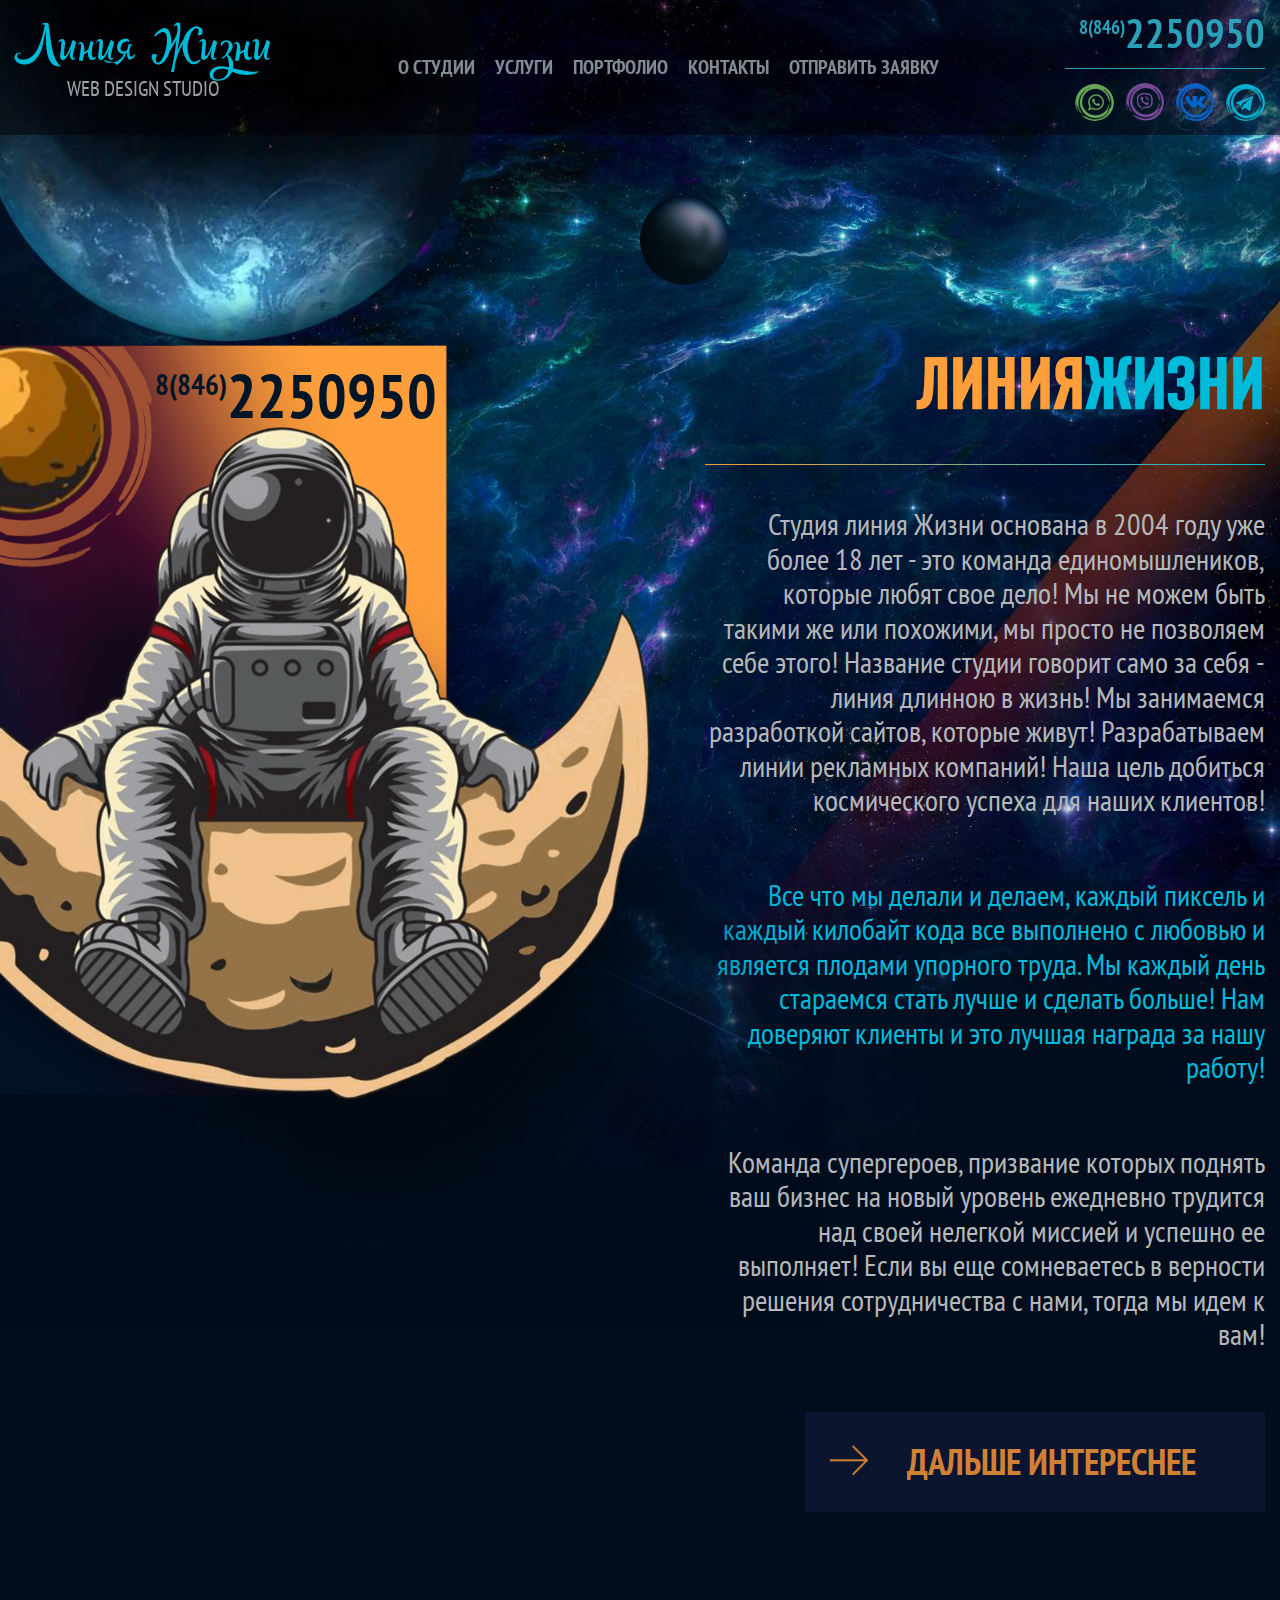
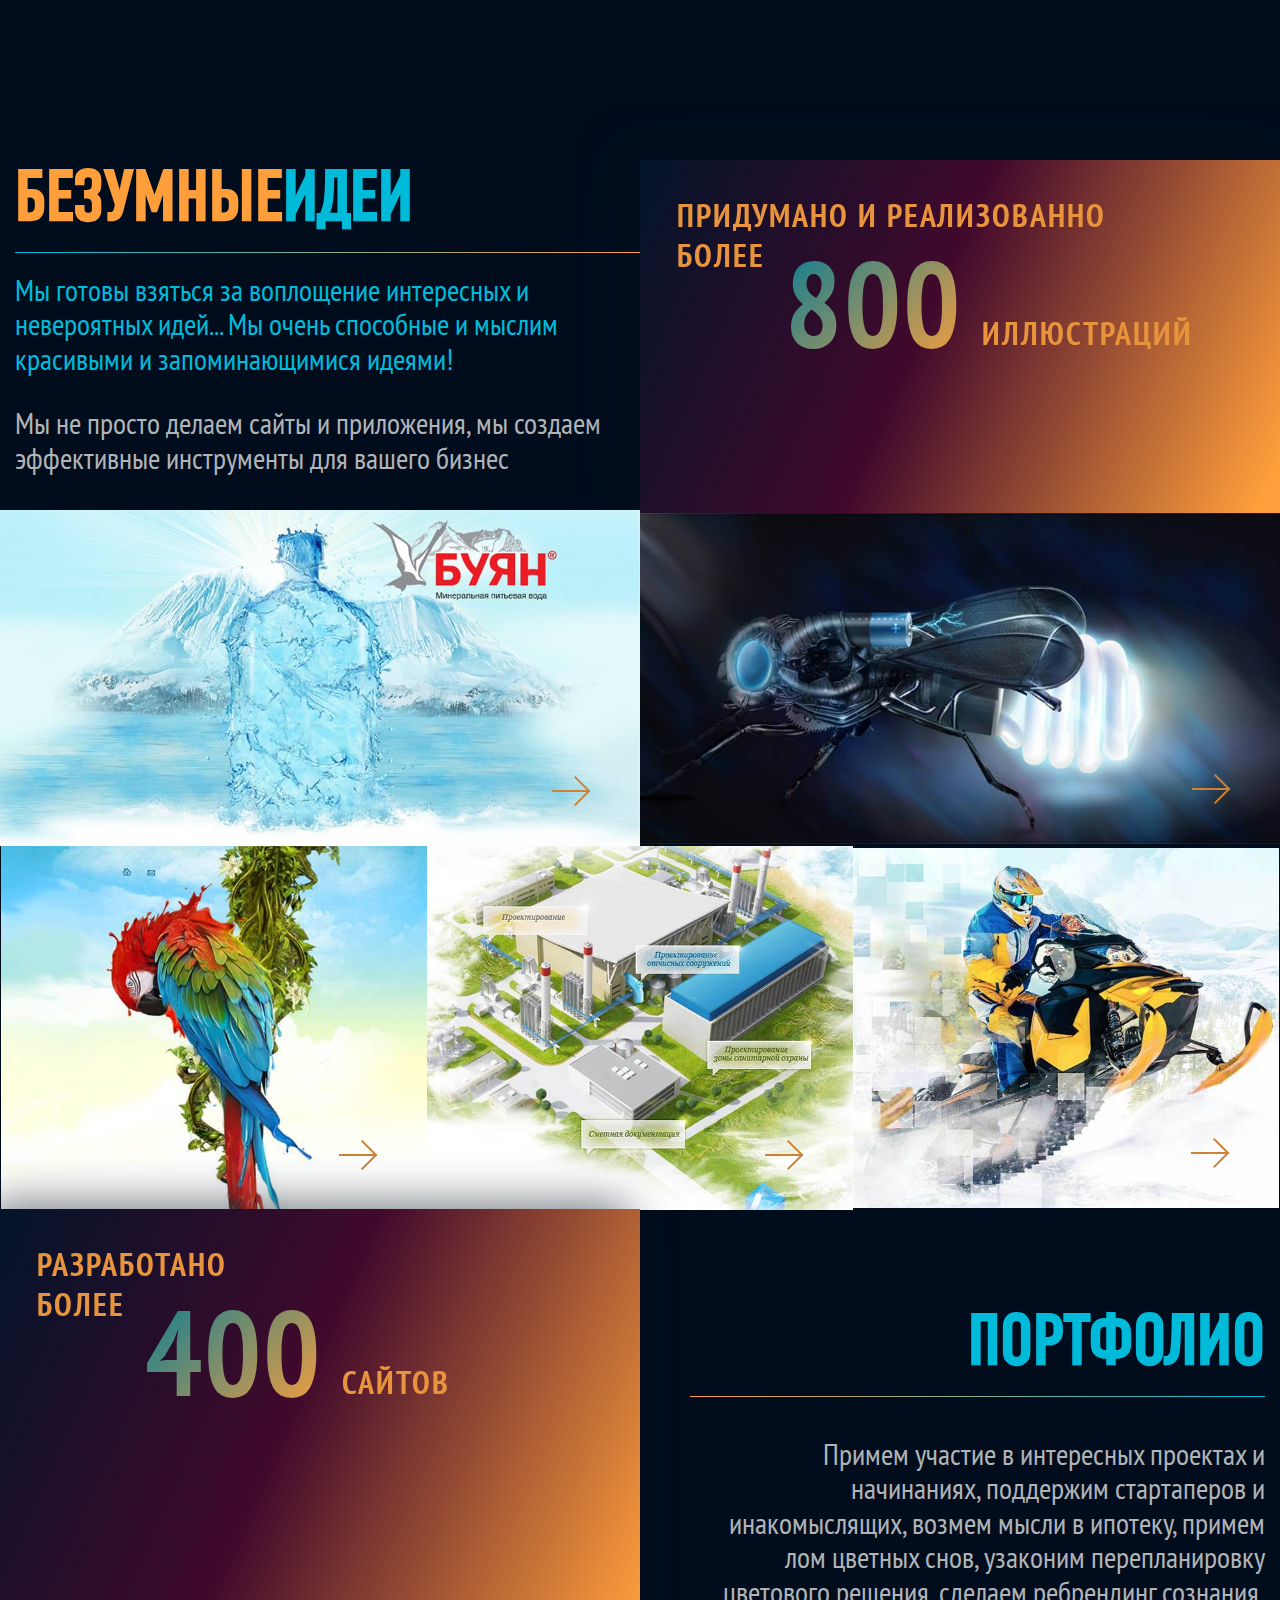
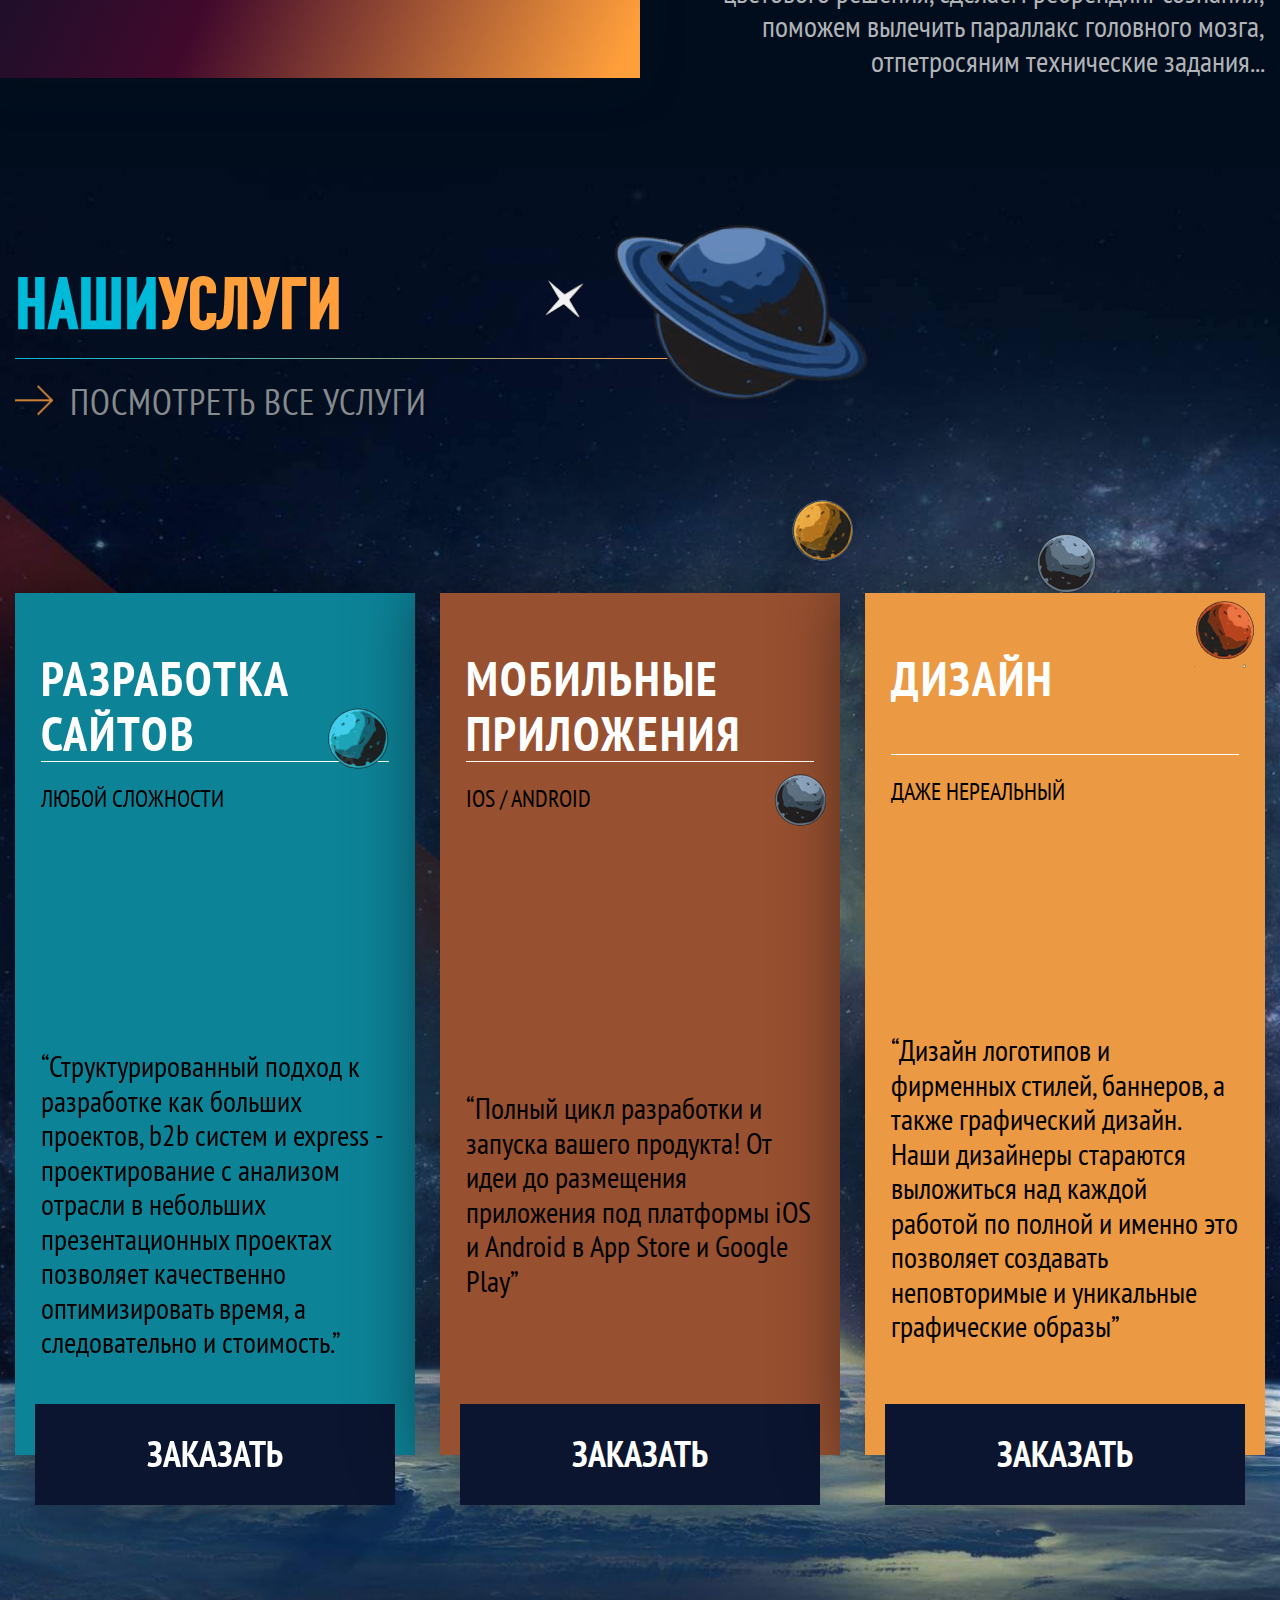
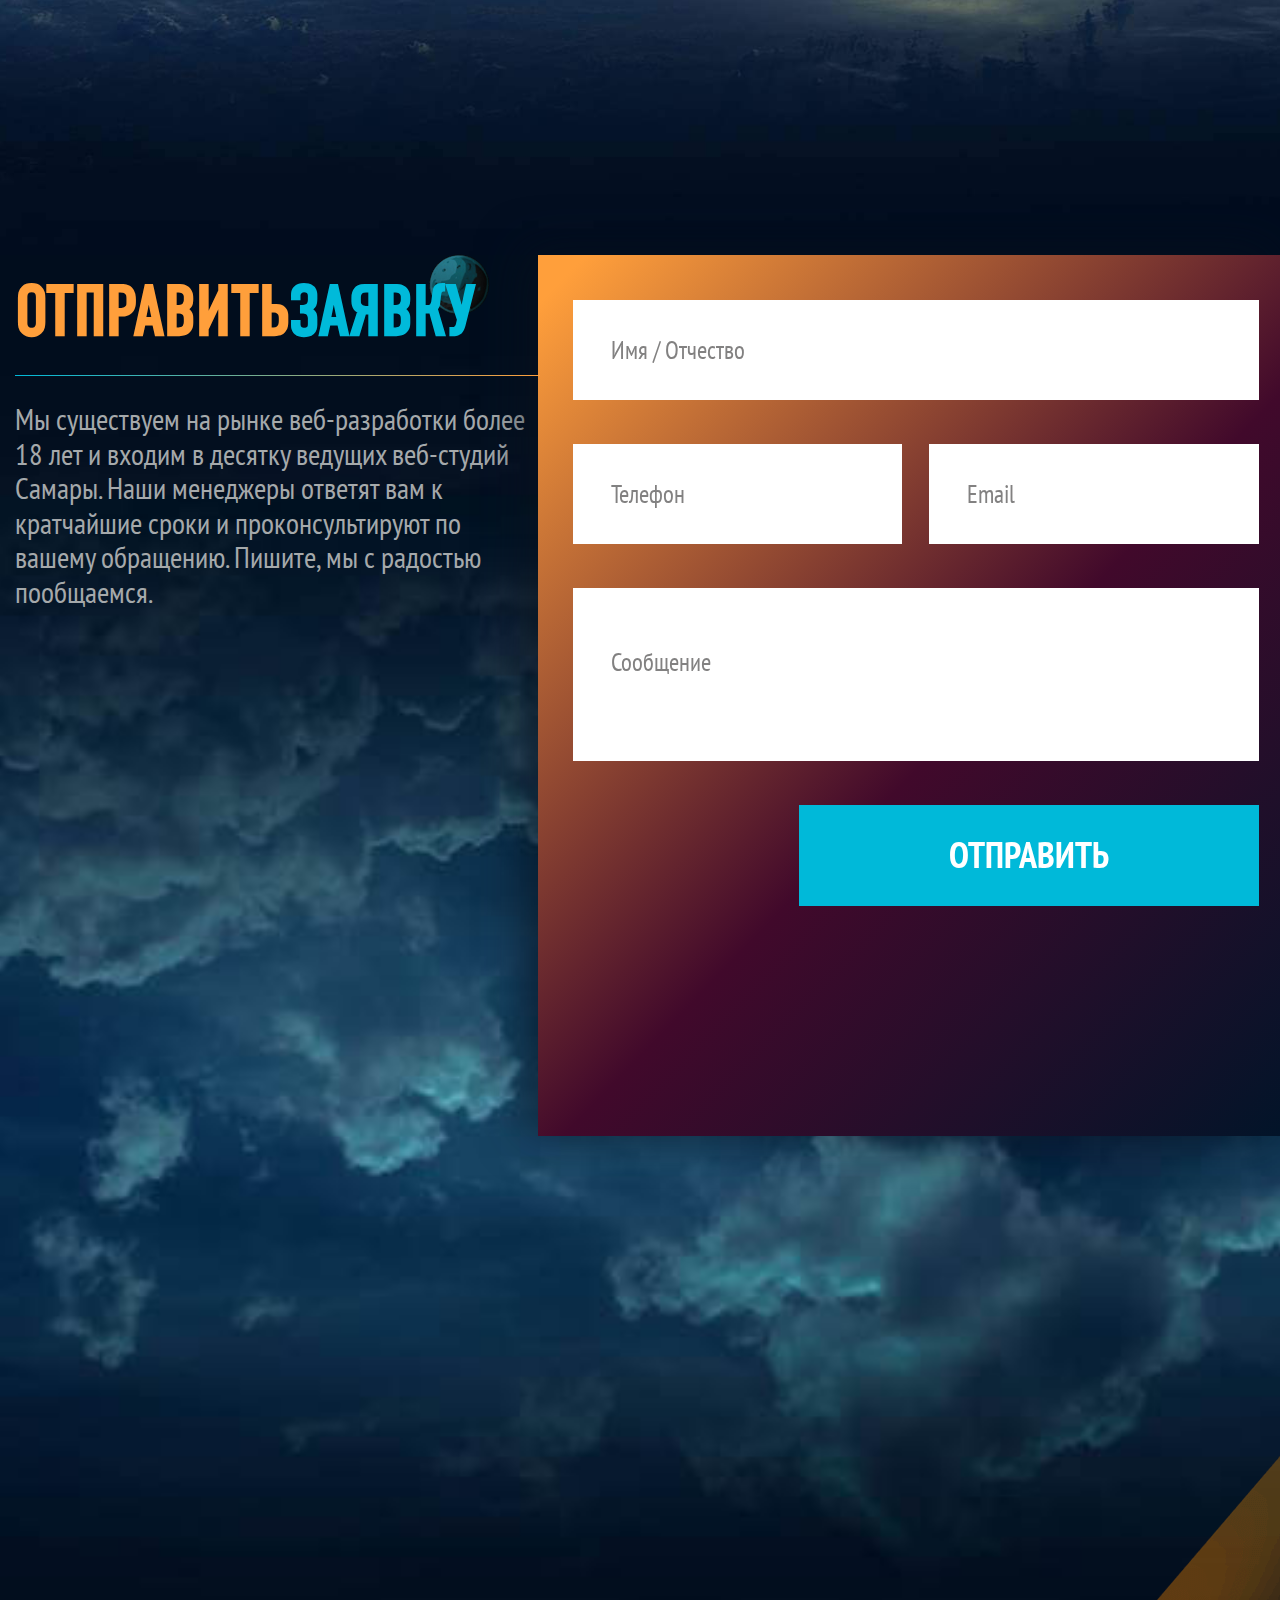
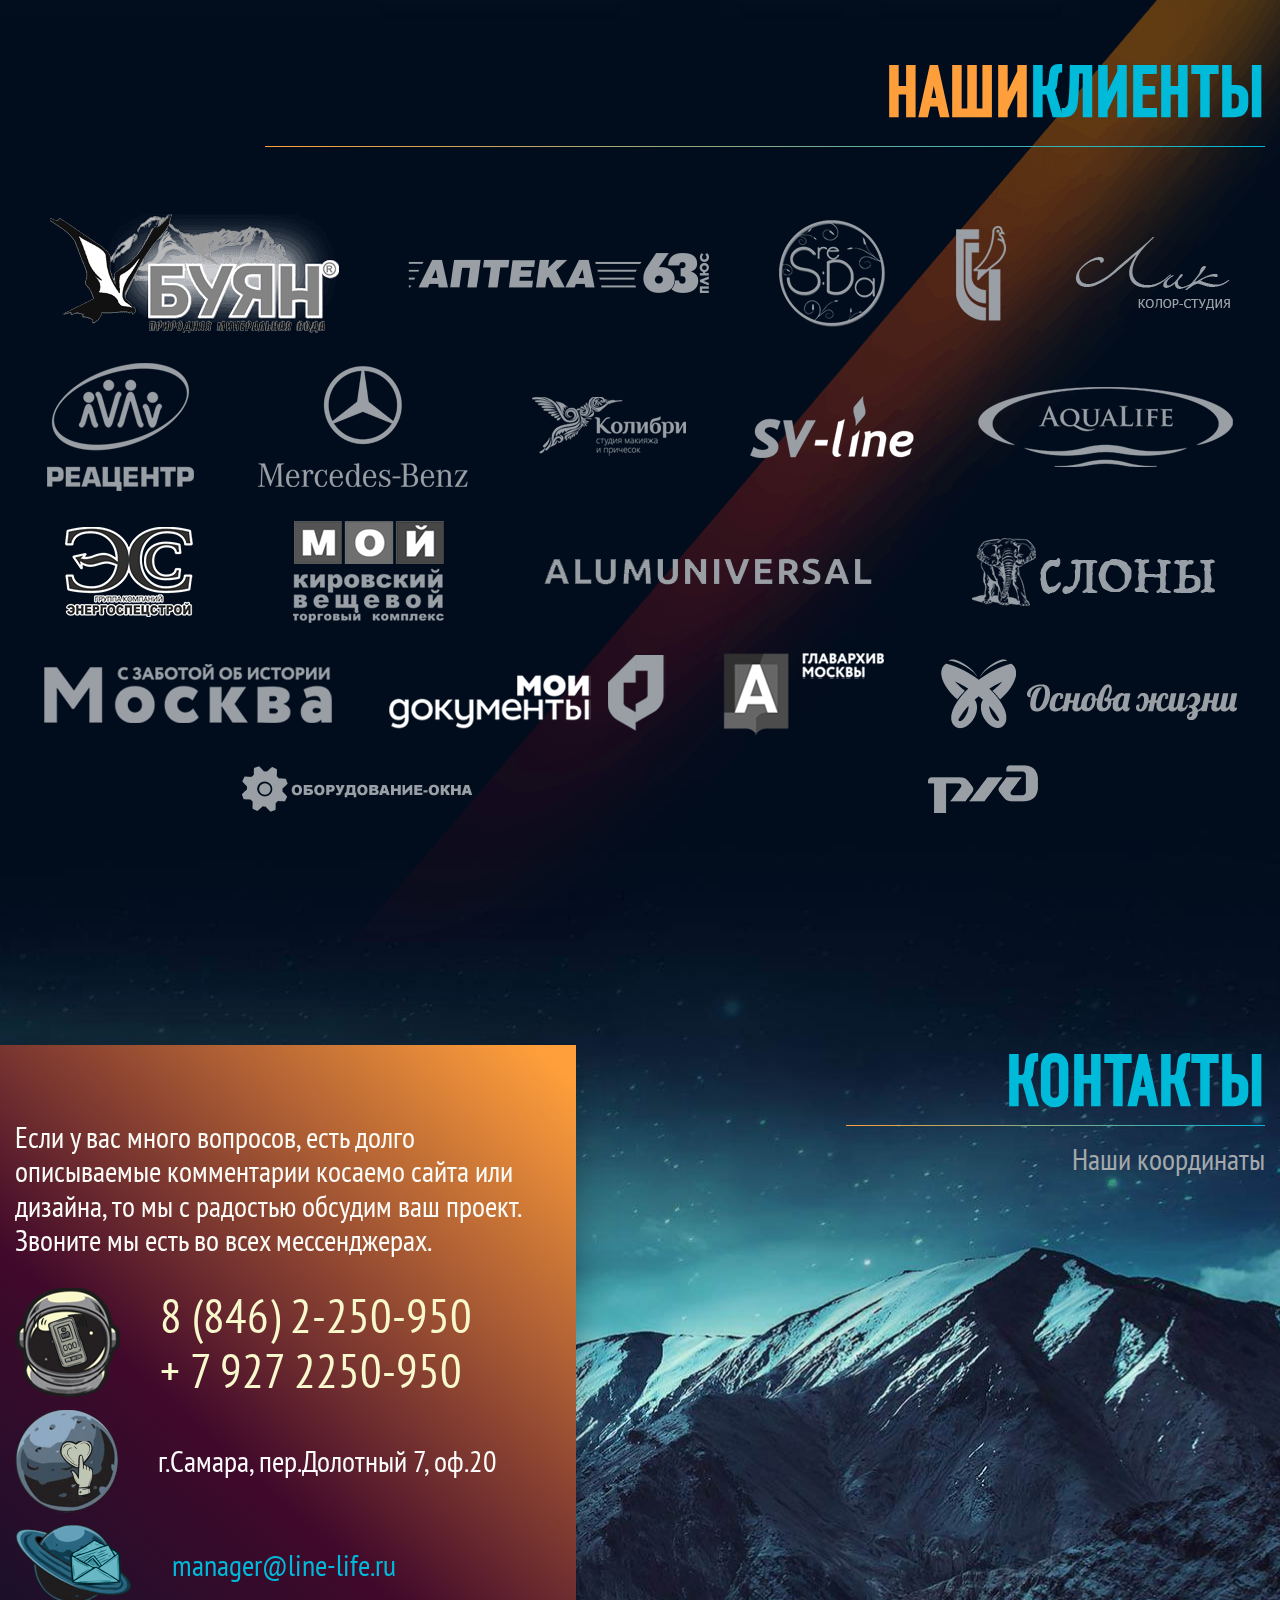
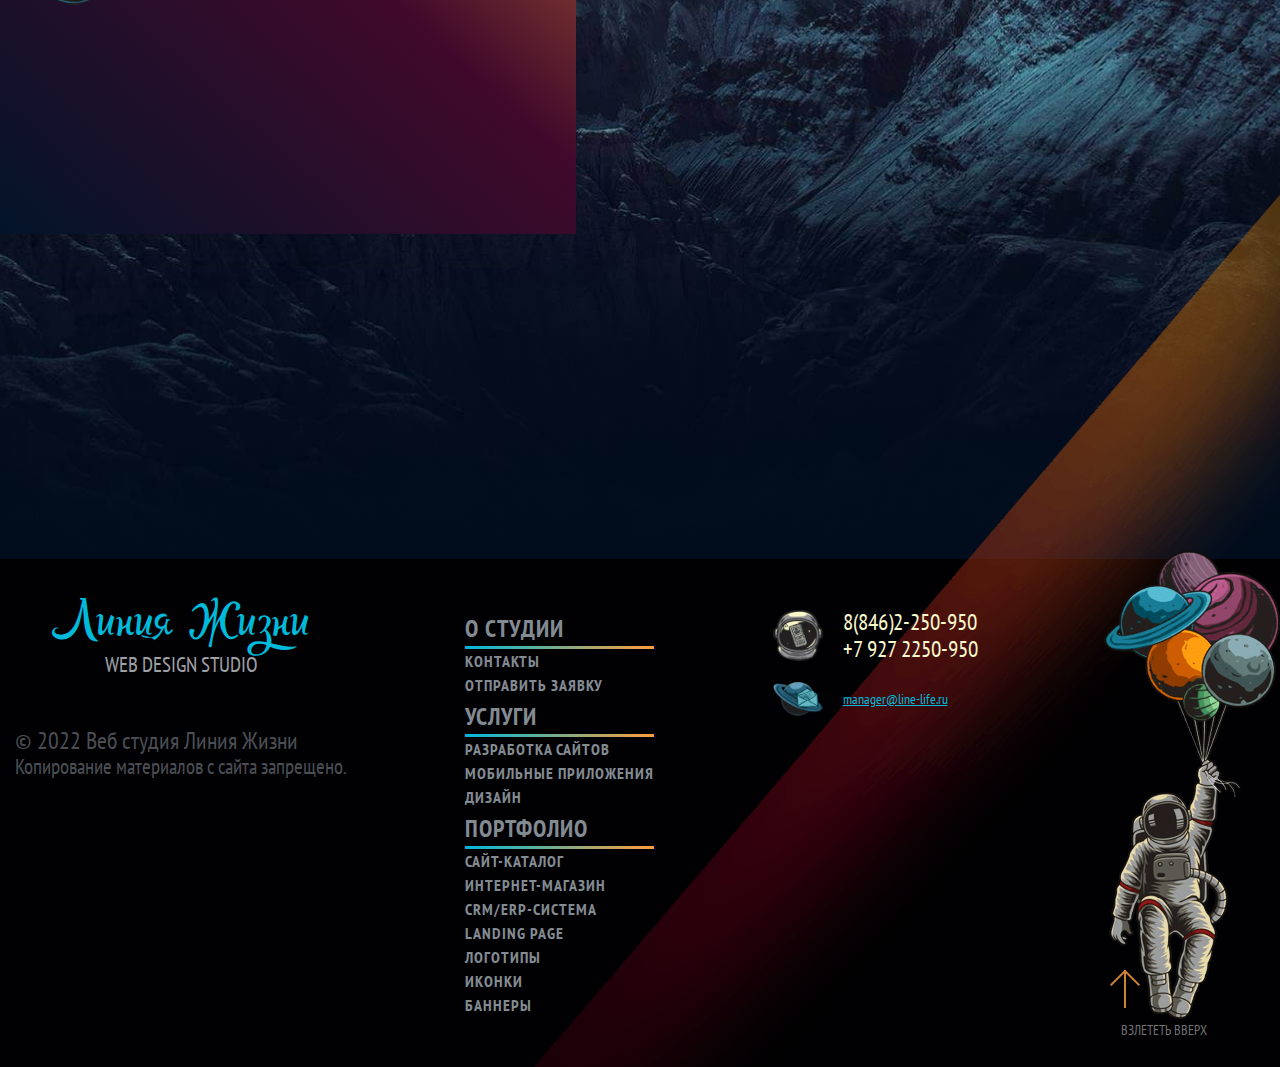
==== index.html @ 03cf1531 "First commit" ====
<!DOCTYPE html>
<html lang="en">
<head>
  <meta charset="UTF-8">
  <meta http-equiv="X-UA-Compatible" content="IE=edge">
  <meta name="viewport" content="width=device-width, initial-scale=1.0">
  <script src="https://api-maps.yandex.ru/2.1/?apikey=ef526c5c-3f6a-4478-977d-4c3144f32f1c&lang=ru_RU" type="text/javascript"></script>
  <link rel="stylesheet" href="css/normalize.css">
  <link rel="stylesheet" href="css/animate.css">
  <link rel="stylesheet" href="css/style.css">
  <title>Document</title>
</head>
<body>
  <section class="main">
    <section class="header">
      <div class="menu-burger__wrapper">
        <div class="menu-burger"></div>
      </div>
      <div class="mobile-menu__wrapper">
        <div class="close">+</div>
        <div class="mobile-menu">
          <div class="mobile-menu__item">
            <a href="#">о студии</a>
          </div>
          <div class="mobile-menu__item">
            <a href="services.html">услуги</a>
          </div>
          <div class="mobile-menu__item">
            <a href="#">портфолио</a>
          </div>
          <div class="mobile-menu__item">
            <a href="#">контакты</a>
          </div>
          <div class="mobile-menu__item">
            <a href="#">отправить заявку</a>
          </div>
        </div>
      </div>
      <div class="header-inner container">
        <a href="index.html" class="logo">
          <span class="logo-name">Линия Жизни</span>
          <span class="logo-text">web design studio</span>
        </a>
        <div class="header-menu menu">
          <div class="header-menu__item">
            <a href="#">о студии</a>
          </div>
          <div class="header-menu__item">
            <a href="services.html">услуги</a>
          </div>
          <div class="header-menu__item">
            <a href="#">портфолио</a>
          </div>
          <div class="header-menu__item">
            <a href="#">контакты</a>
          </div>
          <div class="header-menu__item">
            <a href="#">отправить заявку</a>
          </div>
        </div>
        <div class="header-contacts">
          <div class="header-contacts__phone">
            <a href="tel:88462250950">
              <span class="header-contacts__phone-code">8(846)</span>2250950
            </a>
          </div>
          <div class="header-contacts__links">
            <div class="header-contacts__links-item whatsapp">
              <a href="#" class="header-contacts__link">
                <img src="img/icons/whatsapp.png" alt="" class="header-contacts__links-img">
              </a>
            </div>
            <div class="header-contacts__links-item viber">
              <a href="#" class="header-contacts__link">
                <img src="img/icons/viber.png" alt="" class="header-contacts__links-img">
              </a>
            </div>
            <div class="header-contacts__links-item vk">
              <a href="#" class="header-contacts__link">
                <img src="img/icons/vk.png" alt="" class="header-contacts__links-img">
              </a>
            </div>
            <div class="header-contacts__links-item tg">
              <a href="#" class="header-contacts__link">
                <img src="img/icons/tg.png" alt="" class="header-contacts__links-img">
              </a>
            </div>
          </div>
        </div>
      </div>
    </section>
    <section class="main-block container">
      <img class="planet wow animate__animated animate__fadeInBottomRight animate__delay-2s" src="img/planet.png" alt="Planet">
      <div class="main-block__image wow animate__animated animate__rotateInDownLeft animate__delay-1s">
        <img class="main-astronaut " src="img/astronaut.png" alt="Astronaut">
        <div class="main-astronaut-phone">
          <a href="tel:884682250950">
            <span class="main-astronaut-phone__code">8(846)</span>2250950
          </a>
        </div>
      </div>
      <div class="main-block__text">
        <h1 class="main-block__header section-header section-header__right">
          <span class="yellow">ЛИНИЯ</span><span class="blue">ЖИЗНИ</span>
        </h1>
        <p class="main-block__about">
          Студия линия Жизни  основана в 2004 году уже более 18 лет - это команда единомышлеников, которые любят свое дело! Мы не можем быть такими же или похожими, мы просто не позволяем себе этого! Название студии говорит само за себя - линия длинною в жизнь! 
          Мы занимаемся разработкой сайтов, которые живут! Разрабатываем линии рекламных компаний! Наша цель добиться космического успеха для наших клиентов!
        </p>
        <p class="main-block__about accent-text">
          Все что мы делали и делаем, каждый пиксель и каждый килобайт кода все выполнено с любовью и является плодами упорного труда. Мы каждый день стараемся стать лучше и сделать больше! 
          Нам доверяют клиенты и это лучшая награда за нашу работу!
        </p>
        <p class="main-block__about">
          Команда супергероев, призвание которых поднять ваш бизнес на новый уровень ежедневно трудится над своей нелегкой миссией и успешно ее выполняет! 
          Если вы еще сомневаетесь в верности решения сотрудничества с нами, тогда мы идем к вам!
        </p>
        <a href="#" class="main-block__more">дальше интереснее</a>
      </div>
      </div>
    </section>
  </section>
  <section class="portfolio">
    <div class="portfolio-illustrations">
      <div class="container">
        <div class="portfolio-illustrations__description description-block">
          <h2 class="portfolio-header section-header section-header__left">
            <span class="yellow">БЕЗУМНЫЕ</span><span class="blue">ИДЕИ</span>
          </h2>
          <p class="illustartion-description__text accent-text">Мы готовы взяться за воплощение интересных и невероятных идей... Мы очень способные и мыслим красивыми и запоминающимися идеями!</p>
          <p class="illustartion-description__text">Мы не просто делаем сайты и приложения, мы создаем эффективные инструменты для вашего бизнес</p>
        </div>
      </div>
      <div class="portfolio-illustrations__highlight highlight-block">
        придумано и реализованно<br>БОЛЕЕ<span class="highlight-number">800</span><span class="after-highlight-number">иллюстраций</span>
      </div>
    </div>
    <div class="portfolio-works">
      <div class="portfolio-work__row">
        <div class="portfolio-works__one portfolio-work">
          <img src="img/portfolio1.jpg" alt="Portfolio">
          <a class="portfolio-arrow animate__animated animate__fadeInLeft animate__infinite" href="#">
            <img src="img/icons/arrow.png" alt="Arrow">
          </a>
        </div>
        <div class="portfolio-works__two portfolio-work">
          <img src="img/portfolio2.jpg" alt="Portfolio">
          <a class="portfolio-arrow animate__animated animate__fadeInLeft animate__infinite" href="#">
            <img src="img/icons/arrow.png" alt="Arrow">
          </a>
        </div>
      </div>
      <div class="portfolio-work__row">
        <div class="portfolio-works__three portfolio-work">
          <img src="img/portfolio3.jpg" alt="Portfolio">
          <a class="portfolio-arrow animate__animated animate__fadeInLeft animate__infinite" href="#">
            <img src="img/icons/arrow.png" alt="Arrow">
          </a>
        </div>
        <div class="portfolio-works__four portfolio-work">
          <img src="img/portfolio4.jpg" alt="Portfolio">
          <a class="portfolio-arrow animate__animated animate__fadeInLeft animate__infinite" href="#">
            <img src="img/icons/arrow.png" alt="Arrow">
          </a>
        </div>
        <div class="portfolio-works__five portfolio-work">
          <img src="img/portfolio5.jpg" alt="Portfolio">
          <a class="portfolio-arrow animate__animated animate__fadeInLeft animate__infinite" href="#">
            <img src="img/icons/arrow.png" alt="Arrow">
          </a>
        </div>
      </div>
    </div>
    <div class="portfolio-sites">
      <div class="portfolio-sites__highlight highlight-block">
        разработано<br>БОЛЕЕ<span class="highlight-number">400</span><span class="after-highlight-number">сайтов</span>
      </div>
      <div class="container portfolio-sites__description-wrapper">
        <div class="portfolio-sites__description description-block">
          <h2 class="portfolio-header portfolio-sites-header section-header section-header__right">
              <span class="blue">ПОРТФОЛИО</span>
          </h2>
          <p class="illustartion-description__text sites-description__text">Примем участие в интересных проектах и начинаниях, поддержим стартаперов и инакомыслящих, возмем мысли в ипотеку, примем лом цветных снов, узаконим перепланировку цветового решения, сделаем ребрендинг сознания, поможем вылечить параллакс головного мозга, отпетросяним технические задания...</p>
        </div>
      </div>
    </div>
  </section>
  <section class="services">
    <div class="container">
      <div class="section-header__wrapper">
        <h2 class="services-header section-header section-header__left">
          <span class="blue">НАШИ</span><span class="yellow">УСЛУГИ</span>
        </h2>
        <a href="services.html" class="all-services">Посмотреть все услуги</a>
      </div>
      <div class="services-blocks">
        <div class="services-block develop">
          <div class="services-block__header">
            <div class="services-block__title">
              <h2 class="block-title">Разработка Сайтов</h2>
              <p class="block-subtitle">Любой сложности</p>
            </div>
            <img src="img/planet-develop.png" alt="Planet" class="develop-planet">
            <img src="img/develop.png" alt="Astronaut" class="services-block__img wow animate__animated animate__flip animate__delay-1s">
          </div>
          <p class="services-block__description">“Структурированный подход к разработке как больших проектов, b2b систем и express - проектирование с анализом отрасли в небольших презентационных проектах позволяет качественно оптимизировать время, а следовательно и стоимость.”</p>
          <div class="services-block__btn">
            <button class="block-btn to-order">Заказать </button>
          </div>
        </div>
        <div class="services-block app">
          <div class="services-block__header">
            <div class="services-block__title">
              <h2 class="block-title">Мобильные приложения</h2>
              <p class="block-subtitle">IOS / Android</p>
            </div>
            <img src="img/planet-app.png" alt="Planet" class="app-planet">
            <img src="img/planet2-app.png" alt="Planet" class="app-planet2">
            <img src="img/app.png" alt="Astronaut" class="services-block__img wow animate__animated animate__fadeInBottomRight animate__delay-2s">
          </div>
          <p class="services-block__description">
            “Полный цикл разработки и запуска вашего продукта! 
            От идеи до размещения приложения под платформы iOS и Android в App Store и Google Play”
          </p>
          <div class="services-block__btn">
            <button class="block-btn to-order">Заказать</button>
          </div>
        </div>
        <div class="services-block design">
          <div class="services-block__header">
            <div class="services-block__title">
              <h2 class="block-title">Дизайн</h2>
              <p class="block-subtitle">даже нереальный</p>
            </div>
            <img src="img/planet-design.png" alt="Planet" class="design-planet">
            <img src="img/planet2-design.png" alt="Planet" class="design-planet2">
            <img src="img/design.png" alt="Astronaut" class="services-block__img wow animate__animated animate__delay-3s animate__bounceInRight">
          </div>
          <p class="services-block__description">
            “Дизайн логотипов и фирменных стилей, баннеров, а также графический дизайн.
            Наши дизайнеры стараются выложиться над каждой работой по полной и именно это позволяет создавать неповторимые и уникальные графические образы”
          </p>
          <div class="services-block__btn">
            <button class="block-btn to-order">Заказать</button>
          </div>
        </div>
      </div>
    </div>
  </section>
  <section class="applications">
    <img src="img/rocket.png" alt="Rocket" class="applications-img animate__rotateIn wow animate__delay-1s animate__animated">
    <div class="container">
      <div class="applications-description">
        <h2 class="applications-header section-header section-header__left">
          <span class="yellow">ОТПРАВИТЬ</span><span class="blue">ЗАЯВКУ</span>
        </h2>
        <p class="applications-description__text">
          Мы существуем на рынке веб-разработки более 18 лет и входим 
          в десятку ведущих веб-студий Самары. 
          Наши менеджеры ответят вам к кратчайшие сроки и 
          проконсультируют по вашему обращению. 
          Пишите, мы с радостью пообщаемся.
        </p>
      </div>
    </div>
    <div class="applications-form">
      <form id="applications-form">
        <input type="text" name="name" id="name" placeholder="Имя / Отчество">
        <div class="inputs">
          <input type="tel" name="phone" id="phone" placeholder="Телефон">
          <input type="email" name="email" id="email" placeholder="Email">
        </div>
        <textarea name="message" id="message" placeholder="Сообщение"></textarea>
        <button class="applications-form__btn">Отправить</button>
      </form>
    </div>
  </section>
  <section class="clients">
    <div class="container">
      <div class="clients-header__wrapper">
        <h2 class="clients-header section-header section-header__right">
          <span class="yellow">НАШИ</span><span class="blue">КЛИЕНТЫ</span>
        </h2>
      </div>
      <div class="clients-list">
        <img src="img/clients/buyan.png" alt="Clients" class="clients-list__item">
        <img src="img/clients/63.png" alt="Clients" class="clients-list__item">
        <img src="img/clients/sreda.png" alt="Clients" class="clients-list__item">
        <img src="img/clients/bird.png" alt="Clients" class="clients-list__item">
        <img src="img/clients/color.png" alt="Clients" class="clients-list__item">
        <img src="img/clients/reacentr.png" alt="Clients" class="clients-list__item">
        <img src="img/clients/mercedes.png" alt="Clients" class="clients-list__item">
        <img src="img/clients/kolibri.png" alt="Clients" class="clients-list__item">
        <img src="img/clients/svline.png" alt="Clients" class="clients-list__item">
        <img src="img/clients/aqualife.png" alt="Clients" class="clients-list__item">
        <img src="img/clients/energo.png" alt="Clients" class="clients-list__item">
        <img src="img/clients/moy.png" alt="Clients" class="clients-list__item">
        <img src="img/clients/alum.png" alt="Clients" class="clients-list__item">
        <img src="img/clients/elephans.png" alt="Clients" class="clients-list__item">
        <img src="img/clients/moscow.png" alt="Clients" class="clients-list__item">
        <img src="img/clients/documents.png" alt="Clients" class="clients-list__item">
        <img src="img/clients/glavarchiv.png" alt="Clients" class="clients-list__item">
        <img src="img/clients/life.png" alt="Clients" class="clients-list__item">
        <img src="img/clients/windows.png" alt="Clients" class="clients-list__item">
        <img src="img/clients/rzhd.png" alt="Clients" class="clients-list__item">
      </div>
    </div>
  </section>
  <section class="contacts">
    <img src="img/astronaut-bubble.png" alt="" class="contacts-img animate__fadeInLeft wow animate__delay-1s animate__animated">
    <div class="contacts-block__wrapper">
      <div class="contacts-block">
        <p class="contacts-block__text">
          Если у вас много вопросов, есть долго описываемые комментарии косаемо сайта или дизайна, то мы с радостью обсудим ваш проект. Звоните мы есть во всех мессенджерах.
        </p>
        <div class="contacts-block__points">
          <div class="contacts-block__point phones">
            <img src="img/icons/phone-icon.png" alt="Phone" class="contacts-block__point-icon">
            <div class="contacts-block__point-text">
              <a href="tel:88462250950" class="phone-number">8 (846) 2-250-950</a>
              <a href="tel:89272250950" class="phone-number">+ 7 927 2250-950</a>
            </div>
          </div>
          <div class="contacts-block__point address">
            <img src="img/icons/address-icon.png" alt="Phone" class="contacts-block__point-icon">
            <div class="contacts-block__point-text">
              г.Самара, пер.Долотный 7, оф.20
            </div>
          </div>
          <div class="contacts-block__point mail">
            <img src="img/icons/mail-icon.png" alt="Phone" class="contacts-block__point-icon">
            <div class="contacts-block__point-text">
              <a href="mailto:manager@line-life.ru" class="mail-address">manager@line-life.ru</a>
            </div>
          </div>
        </div>
      </div>
    </div>
    <div class="contacts-map__wrapper container">
      <div class="contacts-map">
        <div class="contacts-header">
          <div class="contacts-links">
            <div class="contact-link whatsapp-contacts animate__fadeInRight wow animate__delay-1s animate__animated">
              <a href="#">
                <img src="img/icons/whatsapp-contacts.png" alt="whatsapp">
              </a>
            </div>
            <div class="contact-link telegram-contacts animate__fadeInRight wow animate__delay-2s animate__animated">
              <a href="#">
                <img src="img/icons/telegram-contacts.png" alt="telegram">
              </a>
            </div>
            <div class="contact-link viber-contacts animate__fadeInRight wow animate__delay-3s animate__animated">
              <a href="#">
                <img src="img/icons/viber-contacts.png" alt="viber">
              </a>
            </div>
            <div class="contact-link vk-contacts animate__fadeInRight wow animate__delay-4s animate__animated">
              <a href="#">
                <img src="img/icons/vk-contacts.png" alt="vk">
              </a>
            </div> 
          </div>
          <div class="contacts-title__wrapper">
            <h2 class="contacts-title section-header section-header__right">
              <span class="blue">КОНТАКТЫ</span>
            </h2>
            <p class="contacts-header__text">Наши координаты</p>
          </div>
        </div>
        <div class="contacts-map__block">
          <div id="map" style="width: 100%; height: 642px"></div>
        </div>
      </div>
    </div>
  </section>
  <footer>
    <div class="container footer-inner">
      <div class="footer-inner__wrapper">
        <div class="copyright-block">
        <a href="index.html" class="logo">
          <span class="logo-name">Линия Жизни</span>
          <span class="logo-text">web design studio</span>
        </a>
        <div class="copyright">
          <span class="year">© 2022 Веб студия Линия Жизни</span>
          <span class="copright-text">Копирование материалов с сайта запрещено.</span>
        </div>
        </div>
        <div class="footer-menu">
          <div class="footer-menu__block">
            <h3 href="#">о студии</h3>
            <div class="footer-menu__links">
              <a href="#" class="footer-menu__item">контакты</a>
              <a href="#" class="footer-menu__item">отправить заявку</a>
            </div>
          </div>
          <div class="footer-menu__block">
            <h3 href="#">услуги</h3>
            <div class="footer-menu__links">
              <a href="#" class="footer-menu__item">разработка сайтов</a>
              <a href="#" class="footer-menu__item">мобильные приложения</a>
              <a href="#" class="footer-menu__item">дизайн</a>
            </div>
          </div>
          <div class="footer-menu__block">
            <h3 href="#">портфолио</h3>
            <div class="footer-menu__links">
              <a href="#" class="footer-menu__item">САЙТ-КАТАЛОГ</a>
              <a href="#" class="footer-menu__item">ИНТЕРНЕТ-МАГАЗИН</a>
              <a href="#" class="footer-menu__item">CRM/ERP-СИСТЕМА</a>
              <a href="#" class="footer-menu__item">LANDING PAGE</a>
              <a href="#" class="footer-menu__item">логотипы</a>
              <a href="#" class="footer-menu__item">иконки</a>
              <a href="#" class="footer-menu__item">баннеры</a>
            </div>
          </div>
        </div>
        <div class="footer-contacts">
          <div class="footer-phones">
            <img src="img/icons/phone-icon.png" alt="Phone">
            <div class="footer-phones__numbers">
              <a href="tel:88462250950">8(846)2-250-950</a>
              <a href="tel:89272250950">+7 927 2250-950</a>
            </div>
          </div>
          <div class="footer-mail">
            <img src="img/icons/mail-icon.png" alt="Mail">
            <a href="mailto:manager@line-life.ru">manager@line-life.ru</a>
          </div>
        </div>
      </div>
    </div>
  </footer>
  <div class="to-top">
    <div class="to-top__images">
      <img src="img/icons/arrow.png" alt="Arrow" class="arrow">
    </div>
    <p class="to-top__text">ВЗЛЕТЕТЬ ВВЕРХ</p>
  </div>
  <img src="img/astronaut-balls.png" alt="Astronaut" class="astronaut-with-balls">

  <div class="modal">
    <div class="modal-block">
      <span class="close-modal"></span>
      <div class="modal-block__inner">
        <div class="modal-title__wrapper">
          <h2 class="modal-title">ЗАЯВКА</h2>
          <h3 class="modal-subtitle">Узнайте стоимость создания вашего проекта</h3>
        </div>
        <div class="modal-body">
          <div class="modal-form">
            <form>
              <div class="name-field__wrapper field-wrapper">
                <label for="modal-name">ПРЕДСТАВЬТЕСЬ <span class="required-field">*</span></label>
                <input id="modal-name" name="name" type="text" required>
              </div>
              <div class="mail-field__wrapper field-wrapper">
                <label for="modal-email">EMAIL <span class="required-field">*</span></label>
                <input id="modal-email" name="email" type="email" required pattern=".+@.+\..+">
              </div>
              <div class="tel-field__wrapper field-wrapper">
                <label for="modal-tel">ТЕЛЕФОН <span class="required-field">*</span></label>
                <input id="modal-tel" name="tel" type="tel" required pattern="^((8|\+7)[\- ]?)?(\(?\d{3,4}\)?[\- ]?)?[\d\- ]{7,10}$">
              </div>
              <div class="type-field__wrapper field-wrapper">
                <label for="sites-radio">ТИП ПРОЕКТА <span class="required-field">*</span></label>
                <div class="types-wrapper">
                  <div class="types">
                    <div class="type-sites">
                      <input class="custom-radio" id="sites-radio" name="type-of-project"  type="radio" checked value="site">
                      <label for="sites-radio">САЙТ</label>
                    </div>
                    <div class="type-app">
                      <input class="custom-radio" id="app-radio" name="type-of-project" type="radio" value="app">
                      <label for="app-radio">МОБИЛЬНОЕ ПРИЛОЖЕНИЕ</label>
                    </div>
                    <div class="type-design">
                      <input class="custom-radio" id="design-radio" name="type-of-project" type="radio" value="design">
                      <label for="design-radio">ДИЗАЙН</label>
                    </div>
                  </div>
                  <div class="subtypes sites-choice">
                    <div class="subtypes-column">
                      <div class="subtype-business-card">
                        <input class="custom-radio" id="business-card-radio" name="type-of-site"  type="radio" value="business-card">
                        <label for="business-card-radio">САЙТ-ВИЗИТКА</label>
                      </div>
                      <div class="subtype-catalog">
                        <input class="custom-radio" id="catalog-radio" name="type-of-site" type="radio" value="catalog">
                        <label for="catalog-radio">САЙТ-КАТАЛОГ</label>
                      </div>
                      <div class="subtype-sale">
                        <input class="custom-radio" id="sale-radio" name="type-of-site" type="radio" value="sale">
                        <label for="sale-radio">ИНТЕРНЕТ-МАГАЗИН</label>
                      </div>
                    </div>
                    <div class="subtypes-column">
                      <div class="subtype-crm">
                        <input class="custom-radio" id="crm-radio" name="type-of-site" type="radio" value="crm">
                        <label for="crm-radio">CRM/ERP-СИСТЕМА</label>
                      </div>
                      <div class="subtype-landing">
                        <input class="custom-radio" id="landing-radio" name="type-of-site" type="radio" value="landing">
                        <label for="landing-radio">LANDING PAGE</label>
                      </div>
                      <div class="subtype-support">
                        <input class="custom-radio" id="support-radio" name="type-of-site" type="radio" value="support">
                        <label for="support-radio">ПОДДЕРЖКА САЙТА</label>
                      </div>
                    </div>
                  </div>
                  <div class="subtypes design-choice hidden-choice">
                    <div class="subtypes-column">
                      <div class="subtype-logo">
                        <input class="custom-radio" id="logo-radio" name="type-of-design"  type="radio" value="logo">
                        <label for="logo-radio">ЛОГОТИП</label>
                      </div>
                      <div class="subtype-style">
                        <input class="custom-radio" id="style-radio" name="type-of-design" type="radio" value="style">
                        <label for="style-radio">ФИРМЕННЫЙ СТИЛЬ</label>
                      </div>
                      <div class="subtype-infographic">
                        <input class="custom-radio" id="infographic-radio" name="type-of-design" type="radio" value="infographic">
                        <label for="infographic-radio">ИНФОГРАФИКА</label>
                      </div>
                    </div>
                    <div class="subtypes-column">
                      <div class="subtype-icons">
                        <input class="custom-radio" id="icons-radio" name="type-of-design" type="radio" value="icons">
                        <label for="icons-radio">ИКОНКИ</label>
                      </div>
                      <div class="subtype-banners">
                        <input class="custom-radio" id="banners-radio" name="type-of-design" type="radio" value="banners">
                        <label for="banners-radio">БАННЕР</label>
                      </div>
                    </div>
                  </div>
                </div>
              </div>
              <div class="tasks-field__wrapper field-wrapper">
                <div class="tasks-label__wrapper">
                  <label for="tasks">ЗАДАЧИ САЙТА <span class="required-field">*</span></label>
                  <div class="tasks-icon__wrapper">
                    <img class="tasks-icon__img" src="img/icons/pc-icon.png" alt="">
                    <span class="tasks-icon__text">Опишите основные требования для сайта</span>
                  </div>
                </div>
                <textarea name="tasks" id="tasks" required></textarea>
              </div>
              <div class="file-upload">
                <div class="file-upload__text">У вас есть Техническое задание  прикрепите его к заявке.</div>
                <div class="file-upload__wrapper">
                  <div class="file-placeholder"></div>
                  <input id="tech" name="tech" type="file" data-multiple-caption="Выбрано количество файла(ов)">
                  <label for="tech">ЗАГРУЗИТЬ</label>
                </div>
              </div>
              <button class="send-form">ОТПРАВИТЬ</button>
              <span class="user-license">Отправляя заявку, я принимаю Пользовательское соглашение</span>
            </form>
          </div>
          <div class="modal-text">
            <img src="img/wait-for-application.png" alt="Ждем Вашу заявку" class="form-img">
            <div class="modal-text__info">
              <p>Мы найдем общий язык и возможности для эффективного сотрудничества.</p>
              <p>Мы нацелены на долгосрочные отношения и достижение реального результата.</p>
            </div>
            <div class="modal-text__template">
              <img src="img/icons/brief-icon.png" alt="Brief" class="img-template">
              <div class="link-template__wrapper">
                <span class="template-text">Если у Вас нет задания, то можете скачать и заполнить краткий бриф</span>
                <a href="#" class="link-template">СКАЧАТЬ ШАБЛОН ЗАДАНИЯ</a>
              </div>
            </div>
          </div>
        </div>
      </div>
    </div>
  </div>

  <script src="js/jquery.js"></script>
  <script src="js/wow.min.js"></script>
  <script src="js/main.js"></script>
</body>
</html>
---- css/style.css ----
@font-face {
    font-family: 'din';
    src: url('fonts/DINCondensed-Regular.eot');
    src: local('fonts/DIN Condensed'), local('fonts/DINCondensed-Regular'),
        url('fonts/DINCondensed-Regular.eot?#iefix') format('embedded-opentype'),
        url('fonts/DINCondensed-Regular.woff2') format('woff2'),
        url('fonts/DINCondensed-Regular.woff') format('woff'),
        url('fonts/DINCondensed-Regular.ttf') format('truetype');
    font-weight: normal;
    font-style: normal;
}

@font-face {
    font-family: 'ptsansbold';
    src: url('fonts/PTSansNarrowBold.eot');
    src: url('fonts/PTSansNarrowBold.eot') format('embedded-opentype'),
         url('fonts/PTSansNarrowBold.woff2') format('woff2'),
         url('fonts/PTSansNarrowBold.woff') format('woff'),
         url('fonts/PTSansNarrowBold.ttf') format('truetype'),
         url('fonts/PTSansNarrowBold.svg#PTSansNarrowBold') format('svg');
}

@font-face {
    font-family: 'ptsansregular';
    src: url('fonts/PTSansNarrowRegular.eot');
    src: url('fonts/PTSansNarrowRegular.eot') format('embedded-opentype'),
         url('fonts/PTSansNarrowRegular.woff2') format('woff2'),
         url('fonts/PTSansNarrowRegular.woff') format('woff'),
         url('fonts/PTSansNarrowRegular.ttf') format('truetype'),
         url('fonts/PTSansNarrowRegular.svg#PTSansNarrowRegular') format('svg');
}

@font-face {
    font-family: 'rupster';
    src: url('fonts/RupsterScriptFreeRegular.eot');
    src: url('fonts/RupsterScriptFreeRegular.eot') format('embedded-opentype'),
         url('fonts/RupsterScriptFreeRegular.woff2') format('woff2'),
         url('fonts/RupsterScriptFreeRegular.woff') format('woff'),
         url('fonts/RupsterScriptFreeRegular.ttf') format('truetype'),
         url('fonts/RupsterScriptFreeRegular.svg#RupsterScriptFreeRegular') format('svg');
}

* {
  transition: all 0.3s;
  box-sizing: border-box;
}

body {
  background-color: #010d1d;
  position: relative;
}

img {
  width: auto;
  max-width: 100%;
}

.container {
  width: 1740px;
  margin: 0 auto;
}

.accent-text {
  color: #00bada !important;
}
.section-header {
  font-size: 72px;
  font-family: "din";
  position: relative;
}
.section-header .yellow {
  color: #ff9f3b;
}
.section-header .blue {
  color: #00bada;
}
.section-header::after {
  content: '';
  position: absolute;
  width: 100%;
  height: 1px;
  z-index: 1;
}
.section-header__right::after {
  background: rgb(255,159,59);
  background: linear-gradient(90deg, rgba(255,159,59,1) 0%, rgba(0,185,217,1) 100%);
  right: 0;
}
.section-header__left::after {
  background: rgb(0,185,217);
  background: linear-gradient(90deg, rgba(0,185,217,1) 0%, rgba(255,159,59,1) 100%);
  left: 0;
}

.main { 
  background: url(../img/main-bg.jpg) center center no-repeat;
  background-size: cover;
}
.header {
  background-color: rgba(1,0,3,.5);
  position: fixed;
  top: 0;
  left: 0;
  right: 0;
  display: flex;
  align-items: center;
  justify-content: space-between;
  width: 100%;
  min-height: 135px;
  z-index: 1000;
}
.header-inner {
  height: 100%;
  display: flex;
  justify-content: space-between;
  align-items: center;
}
.logo {
  display: flex;
  flex-direction: column;
  align-items: center;
  justify-content: center;
  margin-left: 165px;
  text-decoration: none;
}
.logo-name {
  font-family: 'rupster';
  font-size: 50px;
  color: #00bada;
}
.logo-text {
  font-size: 21px;
  color: #9da0a5;
  font-weight: 400;
  font-family: "ptsansregular";
  text-transform: uppercase;
}
.header-menu {
  display: flex;
  align-items: center;
  justify-content: space-between;
}
.header-menu__item {
  text-align: center;
  padding: 0 15px;
}
.header-menu__item a {
  text-decoration: none;
  font-size: 24px;
  color: #838b92;
  font-family: "ptsansbold";
  text-transform: uppercase;
}
.header-menu__item a:hover {
  color: #28a1b9;
}
.header-contacts {
  width: 308px;
}
.header-contacts__phone {
  border-bottom: 1px solid #28a1b9;
  padding-bottom: 12px;
}
.header-contacts__phone a {
  display: flex;
  justify-content: end;
  font-size: 41px;
  color: #28a1b9;
  font-family: "ptsansbold";
  text-decoration: none;
}
.header-contacts__phone-code {
  font-size: 19px;
  padding-top: 8px;
}
.header-contacts__links {
  display: flex;
  width: 210px;
  margin-left: auto;
  align-items: center;
  justify-content: space-between;
  padding-top: 14px;
}
.whatsapp img,
.viber img,
.vk img,
.tg img {
  border-radius: 50%;
  width: auto;
  max-width: 100%;
}
.whatsapp img:hover {
  box-shadow: 0 0 12px 2px rgba(127,170,114, .5);
}
.viber img:hover {
  box-shadow: 0 0 12px 2px rgba(121,73,153, .5);
}
.vk img:hover {
  box-shadow: 0 0 12px 2px rgba(13,97,197, .5);
}
.tg img:hover {
  box-shadow: 0 0 12px 2px rgba(5,177,209, .5);
}
.main-block {
  min-height: 1400px;
  position: relative;
}
.planet {
  position: absolute;
  top: 11%;
  left: 50%;
  z-index: 2;
  width: 7%;
}
.main-block__image {
  position: absolute;
  left: -114px;
  top: 15%;
  z-index: 3;
}
.main-astronaut-phone {
  position: absolute;
  top: 15px;
  left: 525px;
}
.main-astronaut-phone a {
  display: flex;
  align-items: flex-start;
  font-size: 62px;
  color: #001628;
  font-family: "ptsansbold";
  text-decoration: none;
}
.main-astronaut-phone__code {
  font-size: 29px;
  padding-top: 8px;
}
.main-block__text {
  position: absolute;
  right: 0;
  top: 11%;
  display: flex;
  flex-direction: column;
  align-items: flex-end;
  width: 1115px;
  text-align: right;
}
.main-block__header {
  width: 100%;
  margin-bottom: 46px;
}
.main-block__header::after {
  top: 140%;
}
.main-block__about {
  width: 780px;
  font-size: 30px;
  color: #b5b8bb;
  font-family: "ptsansregular";
}
.main-block__more {
  display: flex;
  align-items: center;
  text-transform: uppercase;
  height: 100px;
  width: 460px;
  background-color: #0b152f;
  font-size: 36px;
  color: #d08136;
  font-family: "ptsansbold";
  text-decoration: none;
  padding-left: 102px;
  position: relative;
  margin-top: 30px;
}
.main-block__more::before {
  content: url(../img/icons/arrow.png);
  position: absolute;
  left: 25px;
  top: 50%;
  transform: translateY(-50%);
}
.main-block__more:hover {
  box-shadow: 0 0 12px 2px rgba(208,129,54, .5);
}
.portfolio .section-header::after {
  top: 92px;
}
.portfolio-illustrations {
  position: relative;
}
.portfolio-illustrations__description {
  width: 775px;
}
.portfolio-header {
  margin-bottom: 20px;
}
.illustartion-description__text {
  width: 690px;
  font-size: 30px;
  font-family: "ptsansregular";
  color: #b1b4b7;
}
.highlight-block {
  position: absolute;
  top: 0;
  width: 50%;
  height: 415px;
  background: rgb(44,6,42);
  background-image: linear-gradient(114deg, #021429 0%, #41092c 45%, #ff9f3b 97%);
  font-size: 56px;
  letter-spacing: 2px;
  color: #e8943d;
  font-family: "ptsansbold";
  text-transform: uppercase;
  padding: 75px 0 0 72px;
  filter: drop-shadow(-12px -4px 24px rgba(8,16,28,0.61));
}
.portfolio-illustrations__highlight {
  left: 50%;
}
.highlight-number {
  background: rgb(0,125,152);
  background: linear-gradient(135deg, rgba(0,125,152,1) 0%, rgba(255,159,59,1) 100%);
  -webkit-background-clip: text;
  -webkit-text-fill-color: transparent;
  font-size: 180px;
  vertical-align: text-top;
  display: inline-block;
  margin-left: 20px;
}
.after-highlight-number {
  vertical-align: bottom;
  display: inline-block;
  margin-bottom: 20px;
  margin-left: 20px;
}
.portfolio-works {
  margin-top: 105px;
}
.portfolio-work__row {
  display: flex;
  align-items: center;
  justify-content: center;
  margin: -5px auto 0;
  max-width: 2000px;
}
.portfolio-works__one,
.portfolio-works__two {
  width: 50%;
}
.portfolio-works__three,
.portfolio-works__four,
.portfolio-works__five {
  width: 33.3%;
}
.portfolio-work {
  position: relative;
  overflow: hidden;
}
.portfolio-work img {
  width: auto;
  max-width: 100%;
}
.portfolio-arrow {
  position: absolute;
  right: 50px;
  bottom: 40px;
}
.portfolio-sites {
  position: relative;
  margin-top: -5px;
  display: flex;
}
.portfolio-sites__highlight {
  left: 0;
  padding-left: 138px;
}
.portfolio-sites__description-wrapper {
  display: flex;
}
.portfolio-sites-header {
  width: 100%;
  text-align: right;
}
.portfolio-sites__description {
  margin-left: auto;
  display: flex;
  flex-direction: column;
  align-items: flex-end;
  width: 46%;
  margin-top: 35px;
}
.sites-description__text {
  text-align: right;
  width: 720px;
}
.services {
  background: url(../img/services-bg.jpg) center no-repeat;
  background-size: cover;
  padding: 245px 0 400px;
  margin-top: 90px;
}
.section-header__wrapper {
  width: 853px;
}
.services-header {
  margin-top: 0;
  margin-bottom: 30px;
}
.services-header::after {
  top: 108%;
  width: 80%;
}
.services-header::before {
  content: url(../img/jupiter.png);
  position: absolute;
  right: 0;
  top: -43px;
  z-index: 3;
}
.all-services {
  position: relative;
  font-size: 36px;
  letter-spacing: 1px;
  color: #878b8e;
  font-family: "ptsansregular";
  text-decoration: none;
  text-transform: uppercase;
  padding-left: 55px;
}
.all-services::before {
  content: url(../img/icons/arrow.png);
  position: absolute;
  left: 0;
  top: 50%;
  transform: translateY(-50%);
}
.services-blocks {
  display: flex;
  align-items: center;
  justify-content: space-between;
  margin-top: 170px;
}
.services-block {
  width: 559px;
  height: 716px;
  padding: 58px 26px;
  filter: drop-shadow(-16px -6px 35px rgba(0,0,0,0.55));
  position: relative;
}
.develop {
  background-color: #0d8398;
}
.app {
  background-color: #975030;
}
.design {
  background-color: #eb9943;
}
.services-block__header {
  position: relative;
}
.block-title {
  width: 355px;
  font-size: 48px;
  letter-spacing: 2px;
  color: #ffffff;
  font-family: "ptsansbold";
  text-transform: uppercase;
  display: flex;
  flex-direction: column;
  margin: 0 0 23px 0;
}
.block-title::after {
  content: '';
  height: 1px;
  background-color: #fff;
}
.block-subtitle {
  font-size: 24px;
  color: #000000;
  font-family: "ptsansregular";
  text-transform: uppercase;
  margin-top: 0;
  margin-bottom: 160px;
}
.services-block__img,
.develop-planet,
.app-planet,
.app-planet2,
.design-planet,
.design-planet2 {
  position: absolute;
}
.services-block__img {
  right: -26px;
  top: -157px;
}
.design .services-block__img {
  top: -173px;
}
.develop-planet {
  right: 0;
  top: 48px;
  z-index: 2;
}
.app-planet {
  right: -39px;
  top: -151px;
}
.app-planet2 {
  right: -12px;
  top: 123px;
}
.design-planet {
  top: -117px;
  left: 145px;
}
.design-planet2 {
  top: -50px;
  right: -15px;
}
.services-block__description {
  font-size: 30px;
  color: #000000;
  font-family: "ptsansregular";
}
.services-block__btn {
  display: flex;
  align-items: center;
  justify-content: center;
}
.block-btn {
  width: 460px;
  height: 101px;
  background-color: #0b152f;
  font-size: 36px;
  color: #ffffff;
  font-family: "ptsansbold";
  text-transform: uppercase;
  outline: none;
  border: none;
  position: absolute;
  bottom: -50px;
  cursor: pointer;
}
.block-btn:hover {
  box-shadow: 0 0 12px 2px rgba(208,129,54, .5);
}
.design .block-title::after {
  display: block;
  margin-top: 48px;
}
.applications {
  background: url(../img/clouds.jpg) center no-repeat;
  background-size: cover;
  position: relative;
  z-index: 3;
  min-height: 1800px;
}
.applications-img {
  position: absolute;
  top: 520px;
  left: 0;
  z-index: 3;
}
.applications-description {
  width: 40%;
  padding-top: 20px;
}
.applications-header {
  position: relative;
  margin: 0 0 45px 0;
}
.applications-header::after {
  top: 100px;
}
.applications-header::before {
  content: url(../img/moon.png);
  position: absolute;
  right: 50px;
  top: -30px;
}
.applications-description__text {
  font-size: 30px;
  color: #a5a9ab;
  font-family: "ptsansregular";
  width: 100%;
}
.applications-form {
  width: 58%;
  position: absolute;
  left: 42%;
  top: 0;
  height: 881px;
  padding: 45px 0 0 35px;
  filter: drop-shadow(-12px -4px 24px rgba(8,16,28,0.6));
  background-image: linear-gradient(-46deg, #021429 0%, #41092b 45%, #ff9f3b 97%);
}
#applications-form {
  width: 974px;
  display: flex;
  flex-direction: column;
  justify-content: flex-start;
}
#applications-form input,
#applications-form textarea {
  margin-bottom: 44px;
  font-size: 25px;
  color: #828181;
  font-family: "ptsansregular";
}
#name,
#message {
  width: 100%;
}
#name,
#phone,
#email {
  height: 100px;
  padding: 48px 38px;
  border: none;
  outline: none;
} 
#phone,
#email {
  width: 48%;
}
#message {
  height: 173px;
  padding: 60px 38px;
  border: none;
  outline: none;
  resize: none;
  overflow-y: auto;
}
#name::placeholder,
#phone::placeholder,
#email::placeholder,
#message::placeholder {
  font-size: 25px;
  color: #828181;
  font-family: "ptsansregular";
}
.inputs {
  display: flex;
  align-items: center;
  justify-content: space-between;
}
.applications-form__btn {
  width: 460px;
  height: 101px;
  background-color: #00b9d9;
  font-size: 36px;
  color: #ffffff;
  font-family: "ptsansbold";
  text-transform: uppercase;
  border: none;
  outline: none;
  align-self: flex-end;
  cursor: pointer;
}
.applications-form__btn:hover {
  box-shadow: 0 0 12px 2px rgba(95,179,218, .5);
}
.clients {
  position: relative;
  margin-top: -458px;
}
.clients::before {
  position: absolute;
  content: url(../img/strike.png);
  right: 0;
  top: -200px;
  z-index: 5;
}
.clients-header {
  text-align: right;
  width: 80%;
  margin-left: auto;
  z-index: 6;
}
.clients-header::after {
  top: 90px;
}
.clients-list {
  position: relative;
  z-index: 6;
  display: flex;
  flex-wrap: wrap;
  align-items: center;
  justify-content: space-around;
}
.clients-list__item {
  margin: 15px 20px;
}
.contacts {
  background: url(../img/contacts-bg.jpg) center no-repeat;
  background-size: cover;
  position: relative;
  display: flex;
  padding: 217px 0 327px;
}
.contacts-block__wrapper {
  width: 38%;
  position: absolute;
  left: 0;
  top: 217px;
  height: 789px;
  padding: 45px 35px 0 0;
  filter: drop-shadow(-12.053px -4.87px 24.5px rgba(8,16,28,0.61));
  background-image: linear-gradient(42deg, #021429 0%, #41092b 45%, #ff9f3b 97%);
  display: flex;
  justify-content: flex-end;
}
.contacts-block {
  width: 606px;
}
.contacts-block__text {
  font-size: 30px;
  color: #fcfcf8;
  font-family: "ptsansregular";
}
.contacts-block__point {
  display: flex;
  align-items: center;
  justify-content: flex-start;
  margin-bottom: 12px;
}
.contacts-block__point img {
  margin-right: 40px;
}
.contacts-block__point-text {
  display: flex;
  flex-direction: column;
  font-size: 30px;
  color: #fbfbfb;
  font-family: "ptsansregular";
}
.contacts-block__point-text a { 
  text-decoration: none;
}
.phone-number {
  font-size: 48px;
  color: #f8f8cd;
}
.mail-address {
  color: #00bada;
}
.contacts-map__wrapper {
  display: flex;
  justify-content: flex-end;
}
.contacts-map {
  width: 62%;
  margin-right: 14px;
}
.contacts-header {
  display: flex;
  align-items: center;
  justify-content: space-between;
  margin-right: -14px;
  position: relative;
  z-index: 8;
}
.contacts-links {
  display: flex;
  align-items: center;
  justify-content: space-between;
  padding-left: 23px;
}
.contact-link {
  margin: 0 7px;
}
.contact-link img {
  border-radius: 50%;
}
.whatsapp-contacts img:hover {
  box-shadow: 0 0 12px 2px rgba(230,164,49, .5);
}
.viber-contacts img:hover {
  box-shadow: 0 0 12px 2px rgba(45,13,52, .5);
}
.vk-contacts img:hover {
  box-shadow: 0 0 12px 2px rgba(26,28,48, .5);
}
.telegram-contacts img:hover {
  box-shadow: 0 0 12px 2px rgba(91,170,209, .5);
}
.contacts-title__wrapper {
  width: 642px;
}
.contacts-title {
  margin-top: 0;
  margin-bottom: 0;
  text-align: right;
}
.contacts-title::after {
  top: 80px;
}
.contacts-header__text {
  font-size: 30px;
  color: #a5a9ab;
  font-family: "ptsansregular";
  text-align: right;
  margin-top: 14px;
  margin-bottom: 14px;
}
.contacts-map__block {
  margin-right: -14px;
  overflow: hidden;
}
.contacts-img {
  position: absolute;
  left: 9%;
  bottom: 33px;
  z-index: 2;
}
footer {
  padding: 80px 0 50px;
  background-color: #010003;
  position: relative;
}
footer::after {
  content: '';
  background: url(../img/services-footer-line.png) center no-repeat;
  width: 749px;
  height: 874px;
  position: absolute;
  right: 0;
  bottom: 0;
  z-index: 3;
}
.footer-inner__wrapper {
  display: flex;
  justify-content: space-between;
  width: 87%;
  position: relative;
  z-index: 4;
}
.copyright-block .logo {
  margin-left: 0;
  margin-bottom: 50px;
}
.copyright {
  display: flex;
  flex-direction: column;
  font-family: 'ptsansregular';
  color: #4a4e53;
}
.year {
  font-size: 24px;
}
.copright-text {
  font-size: 21px;
}
.footer-menu {
  display: flex;
  justify-content: space-between;
  width: 725px;
  position: relative;
}
.footer-menu::after {
  position: absolute;
  content: '';
  width: 100%;
  height: 3px;
  background-image: linear-gradient(-89deg, #ff9f3b 0%, #00b9d9 100%);
  left: 0;
  top: 50px;
}
.footer-menu__block h3,
.footer-menu__item {
  letter-spacing: 1px;
  color: #838b92;
  font-family: "ptsansbold";
  text-transform: uppercase;
}
.footer-menu__block h3 {
  font-size: 24px;
  line-height: 50px;
  margin-bottom: 20px;
  margin-top: 0;
}
.footer-menu__links {
  display: flex;
  flex-direction: column;
  align-items: flex-start;
}
.footer-menu__item {
  font-size: 16px;
  line-height: 24px;
  text-decoration: none;
}
.footer-phones,
.footer-mail {
  display: flex;
  align-items: center;
}
.footer-phones__numbers {
  display: flex;
  flex-direction: column;
}
.footer-phones__numbers a {
  font-size: 23px;
  color: #f8f8cd;
  font-family: "ptsansregular";
  text-decoration: none;
}
.footer-mail a {
  font-size: 14px;
  color: #00bada;
  font-family: "ptsansregular";
}
.footer-phones {
  margin-bottom: 20px;
}
.footer-phones img {
  width: 50px;
  margin-right: 20px;
  display: block;
}
.footer-mail img {
  width: 50px;
  margin-right: 20px;
  display: block;
}
.to-top {
  position: absolute;
  bottom: 15px;
  right: 30px;
  display: flex;
  flex-direction: column;
  width: 174px;
  z-index: 5;
}
.to-top__images {
  position: relative;
}
.arrow {
  transform: rotate(-90deg);
}
.astronaut-with-balls {
  position: absolute;
  bottom: 48px;
  right: 25px;
  z-index: 4;
}
.to-top__text {
  font-size: 14px;
  color: #727272;
  font-family: "ptsansregular";
  padding-left: 15px;
  cursor: pointer;
}
.menu-burger__wrapper {
  position: absolute;
  right: 20px;
  top: 50%;
  transform: translateY(-50%);
  cursor: pointer;
  z-index: 1002;
  display: none;
}
.menu-burger,
.menu-burger::before,
.menu-burger::after {
  width: 50px;
  height: 4px;
  background-color: #28a1b9;
}
.menu-burger::before,
.menu-burger::after {
  position: absolute;
  content: '';
}
.menu-burger {
  position: relative;
}
.menu-burger::before {
  top: -10px;
  border-top-left-radius: 5px;
  border-top-right-radius: 5px;
}
.menu-burger::after {
  bottom: -10px;
  border-bottom-left-radius: 5px;
  border-bottom-right-radius: 5px;
}
.mobile-menu__wrapper {
  position: absolute;
  top: 0;
  right: -100%;
  width: 100%;
  background-color: rgba(1,0,3,.8);
  padding: 20px 0;
  z-index: 1003;
}
.mobile-menu {
  display: flex;
  flex-direction: column;
  align-items: center;
  justify-content: center;
}
.mobile-menu__item a {
  text-decoration: none;
  font-size: 24px;
  color: #838b92;
  font-family: "ptsansbold";
  text-transform: uppercase;
  text-decoration: none;
  margin: 10px 0;
  display: block;
}
.close {
  position: absolute;
  top: 20px;
  right: 20px;
  font-size: 66px;
  color: #28a1b9;
  font-family: "ptsansregular";
  cursor: pointer;
  transform: rotate(-45deg);
}
.show-mobile-menu {
  right: 0;
}
.hide-burger {
  display: none;
}
.second-page__main {
  background: url(../img/services-main-bg.jpg) center no-repeat;
  background-size: cover;
  min-height: 1160px;
  padding-top: 305px;
  position: relative;
  overflow: hidden;
}
.second-page__main::after {
  position: absolute;
  content: '';
  width: 648px;
  height: 648px;
  background: url(../img/big-moon.png) center no-repeat;
  top: -18%;
  right: -1%;
}
.second-page__main::before {
  position: absolute;
  content: '';
  width: 1040px;
  height: 906px;
  background: url(../img/service-main-line.png) center no-repeat;
  top: 18%;
  left: 0;
  z-index: 0;
}
.modal {
  position: fixed;
  width: 100vw;
  height: 100vh;
  left: 0;
  top: 0;
  background: rgba(0,0,0,0.55);
  display: none;
  align-items: center;
  justify-content: center;
  z-index: 1000;
}
.modal-block {
  max-width: 2000px;
  width: 100%;
  background-color: #ecebeb;
  position: relative;
}
.close-modal {
  position: absolute;
  width: 40px;
  height: 40px;
  cursor: pointer;
  right: 50px;
  top: 30px;
}
.close-modal::before,.close-modal::after {
  content: '';
  position: absolute;
  bottom: 0;
  left: 0;
  width: 100%;
  height: 2px;
  background: #d2d3d5;
}
.close-modal::before {
  transform: rotate(45deg);
}
.close-modal::after {
  transform: rotate(-45deg);
}
.modal-block__inner {
  width: 1745px;
  margin: 0 auto;
}
.modal-title__wrapper {
  border-bottom: 1px solid #ff9f3b;
  padding-top: 45px;
}
.modal-title,
.modal-subtitle {
  font-size: 50px;
  color: #4b4b4b;
  font-family: "ptsansregular";
  text-align: center;
  text-transform: uppercase;
  margin: 0 0 15px 0;
  letter-spacing: 1.5px;
}
.modal-subtitle {
  font-size: 30px;
  margin-bottom: 34px;
}
.modal-body {
  display: flex;
  padding-top: 20px;
  position: relative;
}
.modal-form {
  width: 55%;
  box-sizing: border-box;
  padding-left: 50px;
}
.modal-text {
  width: 45%;
}
.field-wrapper {
  display: flex;
  align-items: center;
  justify-content: space-between;
  margin: 7px 0;
}
.field-wrapper>input,
.field-wrapper textarea {
  width: 75%;
  height: 51px;
  border: 1px solid #dfdfdf;
  outline: none;
  padding: 0 15px; 
}
.field-wrapper textarea {
  height: 120px;
  resize: none;
}
.field-wrapper>label,
.tasks-label__wrapper label {
  font-size: 24px;
  letter-spacing: 1px;
  color: #595959;
  font-family: "ptsansbold";
}
.tasks-field__wrapper {
  align-items: flex-start;
}
.required-field {
  color: #397bb5;
}
.custom-radio {
  position: absolute;
  z-index: -1;
  opacity: 0;
}
.custom-radio+label {
  display: inline-flex;
  align-items: center;
  user-select: none;
  position: relative;
}
.custom-radio+label::before {
  content: '';
  display: inline-block;
  width: 1em;
  height: 1em;
  flex-shrink: 0;
  flex-grow: 0;
  border: 1px dotted #adb5bd;
  margin-right: 0.5em;
  background-repeat: no-repeat;
  background-position: center center;
  background-size: 50% 50%; 
}
.custom-radio+label::after {
  content: '';
  position: absolute;
  width: 6px;
  height: 6px;
  top: -1px;
  left: 15px;
  background-color: #ecebeb;
  z-index: 1;
}
.custom-radio:checked+label::after {
  content: url(../img/icons/checked.png);
  top: -5px;
  left: 0;
  width: 0; 
  height: 0;
}
.types-wrapper {
  display: flex;
  align-items: center;
  justify-content: space-between;
  height: 80px;
  width: 75%;
}
.types {
  border-right: 1px dashed #7e7e7e;
  width: 40%;
}
.subtypes {
  display: flex;
  width: 47%;
  justify-content: space-between;
}
.types label,
.subtypes label {
  font-size: 16px;
  color: #595959;
  font-family: "ptsansregular";
}
.hidden-choice {
  display: none;
}
.design-choice {
  width: 60%;
  justify-content: center;
}
.design-choice .subtypes-column:first-child {
  margin-right: 20px;
}
.file-upload {
  width: 75%;
  margin-left: auto;
}
.file-upload__wrapper {
  display: flex;
  align-items: center;
}
#tech {
  width: 0.1px;
  height: 0.1px;
  opacity: 0;
  overflow: hidden;
  position: absolute;
  z-index: -1;
}
.file-upload label {
  width: 30%;
  height: 51px;
  background-color: #00b9d9;
  border: 1px solid #dfdfdf;
  font-size: 16px;
  color: #ffffff;
  font-family: "ptsansbold";
  display: flex;
  align-items: center;
  justify-content: center;
  cursor: pointer;
}
.file-placeholder {
  width: 70%;
  height: 51px;
  border: 1px solid #dfdfdf;
  background-color: #fff;
  color: #595959;
  font-size: 22px;
  font-family: "ptsansregular";
  display: flex;
  align-items: center;
  padding-left: 30px;
  box-sizing: border-box;
}
.file-upload__text {
  font-size: 18px;
  color: #48819d;
  font-weight: 400;
  font-family: "ptsansregular";
}
.send-form {
  display: block;
  width: 75%;
  height: 74px;
  background-color: #ff9f3b;
  margin-left: auto;
  margin-top: 82px;
  font-size: 24px;
  color: #ffffff;
  font-family: "ptsansbold";
  outline: none;
  border: none;
  cursor: pointer;
}
.tasks-label__wrapper {
  display: flex;
  flex-direction: column;
  width: 25%;
}
.tasks-icon__wrapper {
  display: flex;
  margin-top: 15px;
}
.tasks-icon__text {
  font-size: 16px;
  color: #929391;
  font-family: "ptsansregular";
  margin-left: 15px;
  width: 100px;
}
.user-license {
  font-size: 16px;
  color: #646464;
  font-family: "ptsansregular";
  display: block;
  text-align: center;
  margin: 25px 0 38px auto;
  width: 75%;
}
.modal-text {
  min-height: 500px;
}
.form-img {
  position: absolute;
  right: -12px;
  bottom: 10px;
  max-width: 23%;
}
.modal-text__info {
  background: url(../img/i-icon.png) left center no-repeat;
  height: 180px;
  padding: 10px 0 0 140px;
  margin-left: 30px;
}
.modal-text__info p {
  font-size: 23px;
  color: #4b4b4b;
  font-family: "ptsansregular";
}
.modal-text__info p:last-child {
  width: 57%;
}
.modal-text__template {
  display: flex;
  width: 330px;
  margin: 170px 0 0 82px;
}
.template-text {
  font-size: 18px;
  color: #929391;
  font-family: "ptsansregular";
}
.link-template__wrapper {
  display: flex;
  flex-direction: column;
  margin-left: 35px;
}
.link-template {
  font-size: 16px;
  color: #226e8f;
  font-family: "ptsansbold";
  padding-top: 20px;
}
.show-modal {
  display: flex;
}


@media screen and (min-width: 2100px) {
  .applications-form {
    left: 50%;
    width: 50%;
  }
}
@media screen and (max-width: 1740px) {
  .container {
    width: 100%;
    padding: 0 15px;
  }
  .main-block__image {
    left: -220px;
  }
  .main-block__text {
    width: auto;
    right: 15px;
  }
  .main-block__about {
    width: 560px;
  }
  .portfolio {
    margin-top: 260px;
  }
  .highlight-block {
    font-size: 50px;
  }
  .highlight-number {
    font-size: 150px;
  }
  .services {
    padding-top: 100px;
  }
  .services-block {
    width: 32%;
  }
  .block-btn {
    width: 90%;
  }
  .services-block__title {
    width: 60%;
  }
  .block-title {
    width: 100%;
  }
  .services-block__img {
    z-index: 1;
    top: -113px;
    width: 50%;
  }
  .design .services-block__img {
    top: -113px;
  }
  #applications-form {
    width: 97%;
  }
  .applications-description {
    width: 42%;
  }
  .applications-description__text {
    width: 100%;
  }
  .applications-header span {
    position: relative;
    z-index: 2;
  }
  .applications-header::before {
    z-index: 1;
  }
  .contacts-block__wrapper {
    width: 45%;
    padding-left: 15px;
  }
  .contacts-header {
    margin-right: 0;
  }
  .contacts-map {
    width: 55%;
    margin-right: 0;
  }
  .contacts-map__block {
    margin-right: 0;
  }
  .modal-block__inner {
    width: auto;
  }
}
@media screen and (max-width: 1600px) {
  .logo {
    margin-left: 0;
  }
  .portfolio-illustrations__description {
    width: 50%;
    padding-bottom: 40px;
  }
  .illustartion-description__text {
    width: 100%;
  }
  .illustartion-description__text:last-child {
    margin-bottom: 0;
  }
  .highlight-block {
    padding: 37px 0 0 37px;
    height: 100%;
    font-size: 32px;
  }
  .highlight-number {
    font-size: 120px;
  }
  .portfolio-works {
    margin-top: 0;
  }
  .modal {
    width: 100%;
    height: 100%;
    overflow: auto;
    align-items: flex-start;
  }
  .modal-title__wrapper {
    padding-top: 0;
  }
  .modal-text__info {
    padding: 0;
  }
  .modal-text__template {
    margin-left: 30px;
  }
  .form-img {
    right: 0;
  }
  .subtypes {
    width: 60%;
    justify-content: center;
  }
  .sites-choice .subtypes-column:first-child {
    margin-right: 10px;
  }
  .close-modal {
    top: 10px;
  }
}
@media screen and (max-width: 1500px) {
  .footer-menu {
    width: 550px;
  }
}
@media screen and (max-width: 1440px) {
  .main-block {
    min-height: 1500px;
  }
  .main-block__image {
    top: 23%;
  }
  .main-block__text {
    top: 20%;
  }
  .planet {
    top: 13%;
  }
  .main-block__image img {
    width: 80%;
  }
  .main-astronaut-phone {
    left: 375px;
  }
  footer .header-menu {
    margin-left: 35px;
  }
  .to-top {
    right: 0;
  }
  .astronaut-with-balls {
    right: 0;
  }
}
@media screen and (max-width: 1400px) {
  .logo-name {
    font-size: 38px;
  }
  .header-contacts {
    width: 200px;
  }
  .header-menu__item {
    padding: 0 10px;
  }
  .header-menu__item a {
    font-size: 20px;
  }
  .header-contacts__links {
    width: 190px;
  }
  .services-block {
    height: 862px;
  }
  .services-block__title {
    width: 100%;
  }
  .block-subtitle {
    margin-bottom: 0;
  }
  .app .services-block__img {
    width: 48%;
  }
  .services-block__img {
    position: relative;
    top: unset;
    right: unset;
    left: 50%;
    transform: translateX(-50%);
  }
  .design .services-block__img {
    top: unset;
  }
  .applications-img {
    top: 656px;
  }
  .field-wrapper>input, 
  .field-wrapper textarea {
    width: 65%;
  }
  .types-wrapper {
    align-items: flex-start;
    justify-content: start;
    height: auto;
    width: 65%;
    flex-direction: column;
  }
  .types {
    border-right: none;
    border-bottom: 1px dashed #7e7e7e;
    width: 100%;
    margin-bottom: 15px;
  }
  .subtypes {
    width: auto;
    justify-content: start;
  }
  .modal-title {
    font-size: 42px;
    margin: 0 0 5px 0;
  }
  .modal-subtitle {
    font-size: 26px;
    margin-bottom: 15px;
  }
  .file-upload {
    width: 100%;
  }
  .send-form {
    width: 100%;
    margin-top: 25px;
  }
  .user-license {
    width: 100%;
  }
  .form-img {
    max-width: 20%;
  }
}
@media screen and (max-width: 1300px) {
  footer {
    padding-top: 50px;
  }
  .footer-inner__wrapper {
    width: 77%;
  }
  .footer-menu {
    flex-direction: column;
    width: auto;
  }
  .footer-menu::after {
    display: none;
  }
  .footer-menu__block h3 {
    margin-bottom: 0;
    line-height: 40px;
    position: relative;
  }
  .footer-menu__block h3::after {
    position: absolute;
    content: '';
    width: 100%;
    height: 3px;
    background-image: linear-gradient(-89deg, #ff9f3b 0%, #00b9d9 100%);
    left: 0;
    bottom: 0;
  }
}
@media screen and (max-width: 1220px) {
  .main-block__image img {
    width: 70%;
  }
  .main-astronaut-phone {
    left: 299px;
    top: 6px;
  }
}
@media screen and (max-width: 1200px) {
  .services {
    padding-bottom: 100px;
    padding-top: 40px;
  }
  .section-header__wrapper {
    width: 100%;
  }
  .services-blocks {
    flex-direction: column;
    margin-top: 45px;
  }
  .services-block {
    width: 70%;
    height: auto;
    margin-bottom: 80px;
    padding-top: 20px;
    padding-bottom: 30px;
  }
  .design .block-title::after {
    margin-top: 0;
  }
  .services-block__img {
    width: 30%;
    position: absolute;
    transform: unset;
    left: unset;
    top: -113px;
    right: 0;
  }
  .design .services-block__img {
    top: -113px;
  }
  .app .services-block__img {
    width: 25%;
  }
  .contacts-block__text {
    font-size: 26px;
  }
  .contacts-block__point-text {
    font-size: 26px;
  }
  .phone-number {
    font-size: 38px;
  }
}
@media screen and (max-width: 1100px) {
  .logo-name {
    font-size: 30px;
  }
  .logo-text {
    font-size: 15px;
  }
  .header-menu__item {
    padding: 0 8px;
  }
  .planet {
    top: 10%;
    left: 70%;
  }
  .main-block {
    min-height: 1700px;
  }
  .main-block__image {
    left: -127px;
  }
  .main-block__image img {
    width: 63%;
  }
  .main-astronaut-phone {
    left: 134px;
  }
  .main-block__about {
    width: 50%;
  }
  .main-block__text {
    padding-left: 15px;
    top: 20%;
  }
  .portfolio {
    margin-top: -80px;
  }
  .highlight-block {
    display: flex;
    flex-direction: column;
    align-items: center;
    text-align: center;
  }
  .highlight-number {
    margin-left: 0;
  }
  .after-highlight-number {
    margin-left: 0;
  }
  .portfolio-sites__description {
    margin-top: 0;
  }
  .portfolio-sites-header {
    margin-top: 30px;
  }
  .applications {
    display: flex;
    flex-direction: column;
    align-items: center;
    min-height: 1500px;
  }
  .applications-img {
    top: 63%;
    width: 70%;
  }
  .applications-description {
    width: auto;
  }
  .applications-form {
    position: static;
    width: 100%;
    padding: 45px 35px;
  }
  #applications-form {
    width: 100%;
  }
  .clients {
    margin-top: 0;
  }
  .footer-inner {
    flex-direction: column-reverse;
  }
  footer .header-menu {
    margin-bottom: 20px;
    margin-left: 0;
  }
}
@media screen and (max-width: 992px) {
  body p {
    font-size: 28px !important;
  }
  .to-top__text {
    font-size: 14px !important;
  }
  .header .header-menu {
    display: none;
  }
  .header-inner {
    justify-content: center;
    padding-right: 80px;
  }
  .logo {
    margin-right: 20px;
  }
  .header-contacts {
    margin-left: 20px;
  }
  .menu-burger__wrapper {
    display: block;
  }
  .main-block {
    min-height: 1800px;
  }
  .main-block__about {
    width: auto;
  }
  .main-block__image {
    position: static;
    margin-top: 150px;
    margin-left: -207px;
  }
  .main-astronaut-phone {
    left: 370px;
  }
  .main-block__text {
    position: static;
    margin-top: -310px;
  }
  .main-block__image img {
    width: auto;
  }
  .portfolio-header {
    font-size: 60px;
  }
  .portfolio .section-header::after {
    top: 65px;
  }
  .highlight-block {
    font-size: 28px;
  }
  .highlight-number {
    font-size: 80px;
  }
  .block-title {
    font-size: 36px;
  }
  .services-block__img,
  .design .services-block__img {
    top: -55px;
  }
  .contacts {
    flex-direction: column;
  }
  .contacts-block__wrapper {
    position: static;
    height: auto;
    width: 100%;
  }
  .contacts-block {
    width: 100%;
  }
  .contacts-map {
    width: 100%;
    overflow: hidden;
  }
  .contacts-header {
    padding-top: 20px;
  }
  .contacts-img {
    left: 0;
  }
  .footer-inner__wrapper {
    flex-direction: column-reverse;
    align-items: flex-start;
    width: 100%;
    padding-left: 285px;
    position: relative;
  }
  .copyright-block {
    position: absolute;
    left: 0;
    top: 130px;
  }
  .footer-contacts {
    position: absolute;
    left: 0;
    top: 0;
  }
  .year,
  .copright-text {
    font-size: 16px;
  }
  .copyright-block .logo {
    margin-bottom: 0;
  }
  .footer-menu__block h3 {
    text-align: center;
  }
  .footer-menu__links {
    align-items: center;
  }
  .modal-body {
    flex-direction: column-reverse;
  }
  .modal-form {
    width: 100%;
    padding-left: 30px;
    padding-right: 30px;
  }
  .modal-text {
    min-height: auto;
    width: 100%;
  }
  .modal-text__info {
    height: auto;
    background-size: contain;
  }
  .modal-text__template {
    margin: 30px 0 30px 30px;
  }
  .form-img {
    bottom: unset;
    top: 0;
    max-width: 15%;
  }
  .modal-text__info {
    width: 80%;
  }
  .modal-text__info p:last-child {
    width: auto;
  }
  .close-modal {
    top: -10px;
    right: 25px;
  }
}
@media screen and (max-width: 870px) {
  .planet {
    width: 15%;
    left: 60%;
  }
  .clients {
    margin-top: -130px;
  }
  .main-astronaut-phone {
    left: 200px;
  }
}
@media screen and (max-width: 768px) {
  .main-block {
    min-height: 1200px;
  }
  .main-block__text {
    margin-top: -280px;
  }
  .main-block__more {
    width: 380px;
    font-size: 28px;
  }
  body p {
    font-size: 20px !important;
  }
  .section-header,
  .portfolio-header {
    font-size: 52px;
  }
  .portfolio {
    margin-top: 30px;
  }
  .portfolio-illustrations {
    display: flex;
    flex-direction: column;
  }
  .portfolio-illustrations__description {
    width: 100%;
  }
  .highlight-block {
    position: static;
    width: 100%;
    padding: 37px 0 0 0;
  }
  .portfolio-sites {
    flex-direction: column;
  }
  .portfolio-sites__description {
    width: 100%;
  }
  .portfolio-arrow {
    right: 10px;
    bottom: 10px;
  }
  .services-block__img {
    position: static;
    display: block;
    margin: 0 auto;
  }
  .block-btn {
    width: 70%;
    height: 75px;
    font-size: 28px;
    bottom: -37px;
  }
  .applications {
    min-height: 1300px;
  }
  .applications-img {
    top: 60%;
  }
  .applications-form {
    width: 90%;
    height: 660px;
  }
  #applications-form input, #applications-form textarea {
    margin-bottom: 30px;
  }
  .inputs {
    flex-direction: column;
  }
  #name, #phone, #email {
    height: 55px;
    padding: 15px 38px;
  }
  #applications-form input::placeholder, 
  #applications-form textarea::placeholder {
    font-size: 18px;
  }
  .applications-form__btn {
    width: 320px;
    height: 62px;
    font-size: 26px;
  }
  #phone, #email {
    width: 100%;
  }
  .contacts-title::after {
    top: 63px;
  }
  .to-top {
    width: 112px;
  }
  .arrow {
    width: 20%;
  }
  .to-top__text {
    padding-left: 0;
  }
  .astronaut-with-balls {
    width: 15%;
  }
}
@media screen and (max-width: 650px) {
  .main-astronaut-phone a {
    font-size: 40px;
  }
  .main-astronaut-phone__code {
    font-size: 20px;
  }
  .portfolio {
    margin-top: 145px;
  }
  .portfolio-work__row {
    flex-direction: column;
  }
  .portfolio-work {
    width: 100%;
  }
  .services-header .yellow,
  .services-header .blue {
    position: relative;
    z-index: 3;
  }
  .services-header::before {
    z-index: 0;
  }
  .services-block {
    width: 90%;
  }
  .applications-img {
    top: 64%;
  }
  .applications-description {
    width: 100%;
  }
  .applications-form__btn {
    width: 100%;
    height: 85px;
  }
  .contacts {
    padding-top: 80px;
  }
  .contacts-block__wrapper {
    padding: 0 15px;
  }
  .contacts-header {
    flex-direction: column;
  }
  .contacts-links {
    width: 100%;
  }
  .contacts-title__wrapper {
    width: 100%;
  }
  .main-block__text {
    margin-top: -230px;
  }
}
@media screen and (max-width: 600px) {
  footer .header-menu {
    flex-direction: column;
  }
  .header-menu__item {
    padding: 8px 0;
  }
  .modal-text__info {
    width: auto;
  }
  .form-img {
    display: none;
  }
  .field-wrapper {
    flex-direction: column;
    align-items: flex-start;
  }
  .field-wrapper>input, 
  .field-wrapper textarea {
    width: 100%;
  }
  .types-wrapper {
    width: 100%;
  }
  .tasks-label__wrapper {
    width: auto;
  }
  .footer-inner__wrapper {
    padding-left: 0;
  }
  .copyright-block {
    position: static;
    order: 1;
  }
  .footer-menu {
    order: 3;
    margin-bottom: 20px;
  }
  .footer-menu__block h3 {
    text-align-last: left;
  }
  .footer-menu__links {
    align-items: flex-start;
  }
  .footer-contacts {
    position: static;
    order: 2;
    margin-bottom: 20px;
  }
  .footer-phones {
    margin-bottom: 0;
  }
  .to-top {
    width: auto;
    padding-right: 15px;
    flex-direction: row;
  }
  .arrow {
    width: auto;
  }
  .astronaut-with-balls {
    width: 35%;
    bottom: 70px;
  }
}
@media screen and (max-width: 540px) {
  body p {
    font-size: 18px !important;
  }
  .section-header,
  .portfolio-header {
    font-size: 48px;
  }
  .logo {
    align-items: flex-start;
  }
  .menu-burger, .menu-burger::before, .menu-burger::after {
    width: 40px;
  }
  .header-contacts {
    width: 150px;
    margin-left: 0;
  }
  .header-contacts__links {
    width: 150px;
  }
  .header-contacts__phone a {
    font-size: 31px;
  }
  .header-contacts__phone-code {
    font-size: 16px;
    padding-top: 3px;
  }
  .header-contacts__links-item {
    margin: 0 5px;
  }
  .main-block__image {
    margin-left: -118px;
  }
  .main-block__text {
    margin-top: -120px;
  }
  .portfolio {
    margin-top: 30px;
  }
  .main-block__header {
    margin-bottom: 20px;
  }
  .main-block__about {
    font-size: 24px;  
    margin-bottom: 0;
  }
  .main-block__more {
    width: 290px;
    font-size: 24px;
    height: 70px;
    padding-left: 80px;
  }
  .illustartion-description__text {
    font-size: 24px;
  }
  .all-services {
    font-size: 22px;
  }
  .services-block {
    width: 100%;
  }
  .services-block__img {
    width: 50%;
  }
  .app .services-block__img {
    width: 35%;
  }
  .services-block__description {
    font-size: 24px;
  }
  .block-title {
    font-size: 30px;
  }
  .block-btn {
    height: 60px;
    width: 60%;
    font-size: 24px;
    bottom: -30px;
  }
  .applications {
    min-height: 1200px;
  }
  .applications-img {
    top: 66%;
  }
  .applications-header::after {
    top: 83px;
  }
  .applications-description__text {
    font-size: 24px;
  }
  .applications-form {
    height: auto;
  }
  #name, #phone, #email {
    height: 55px;
    padding: 15px;
  }
  #message {
    padding: 60px 15px;
  }
  .applications-form__btn {
    height: 60px;
    font-size: 20px;
  }
  .copyright {
    align-self: flex-start;
    width: 75%;
  }
  .year, .copright-text {
    font-size: 14px;
  }
  .highlight-block {
    font-size: 26px;
  }
  .highlight-number {
    font-size: 70px;
  }
  .clients-list__item {
    max-width: 40%;
  }
  .footer-phones__numbers a {
    font-size: 18px;
  }
}
@media screen and (max-width: 500px) {
  .main-block {
    min-height: 1000px;
  }
  .main-block__more {
    width: 300px;
    font-size: 26px;
    padding-left: 73px;
  }
  .main-astronaut-phone {
    display: none;
  }
  .main-block__image {
    left: -82px;
    top: 10%;
  }
  .main-block__text {
    top: 40%;
  }
  .phone-number {
    font-size: 22px;
  }
  .contacts-block__point-text {
    font-size: 17px;
  }
  .footer-inner__wrapper {
    align-items: flex-start;
  }
  .modal-title {
    font-size: 28px;
  }
  .modal-subtitle {
    font-size: 22px;
  }
  .modal-body {
    padding-top: 0;
  }
  .modal-form {
    padding: 0 15px;
  }
  .modal-text__info {
    margin-left: 15px;
  }
  .modal-text__info p {
    font-size: 18px;
  }
  .modal-text__template {
    margin-left: 15px;
  }
  .modal-title__wrapper {
    padding-top: 20px;
  }
}
@media screen and (max-width: 420px) {
  .applications {
    min-height: 1090px;
  }
  .applications-img {
    top: 69%;
  }
  .applications-header {
    font-size: 45px;
    margin-bottom: 35px;
  }
  .applications-header::after {
    top: 66px;
  }
  .applications-form {
    padding: 25px 20px;
  }
  #applications-form input, 
  #applications-form textarea {
    margin-bottom: 22px;
    font-size: 18px;
  }
  .applications-form__btn {
    height: 50px;
    font-size: 18px;
  }
  .astronaut-with-balls {
    max-width: 27%;
    bottom: 67px;
  }
  .clients-list__item {
    max-width: 30%;
  }
}
@media screen and (max-width: 380px) {
  .main {
    margin-bottom: 0;
  }
  .main-block__image {
    top: 9%;
  }
  .main-block__text {
    top: 28%;
  }
  .portfolio {
    margin-top: 0px;
  }
  .services-block {
    margin-bottom: 65px;
  }
  .block-btn {
    width: 80%;
    height: 75px;
    bottom: -40px;
  }
  .clients-header {
    margin-left: 0;
  }
}
@media screen and (max-width: 340px) {
  .menu-burger__wrapper {
    right: 12px;
  }
  .logo-name {
    font-size: 24px;
  }
  .logo-text {
    font-size: 12px;
  }
  .section-header {
    font-size: 50px;
  }
  .applications-header {
    font-size: 45px;
  }
  .portfolio .section-header::after {
    top: 69px;
  }
  .modal-text__template {
    width: auto;
  }
}
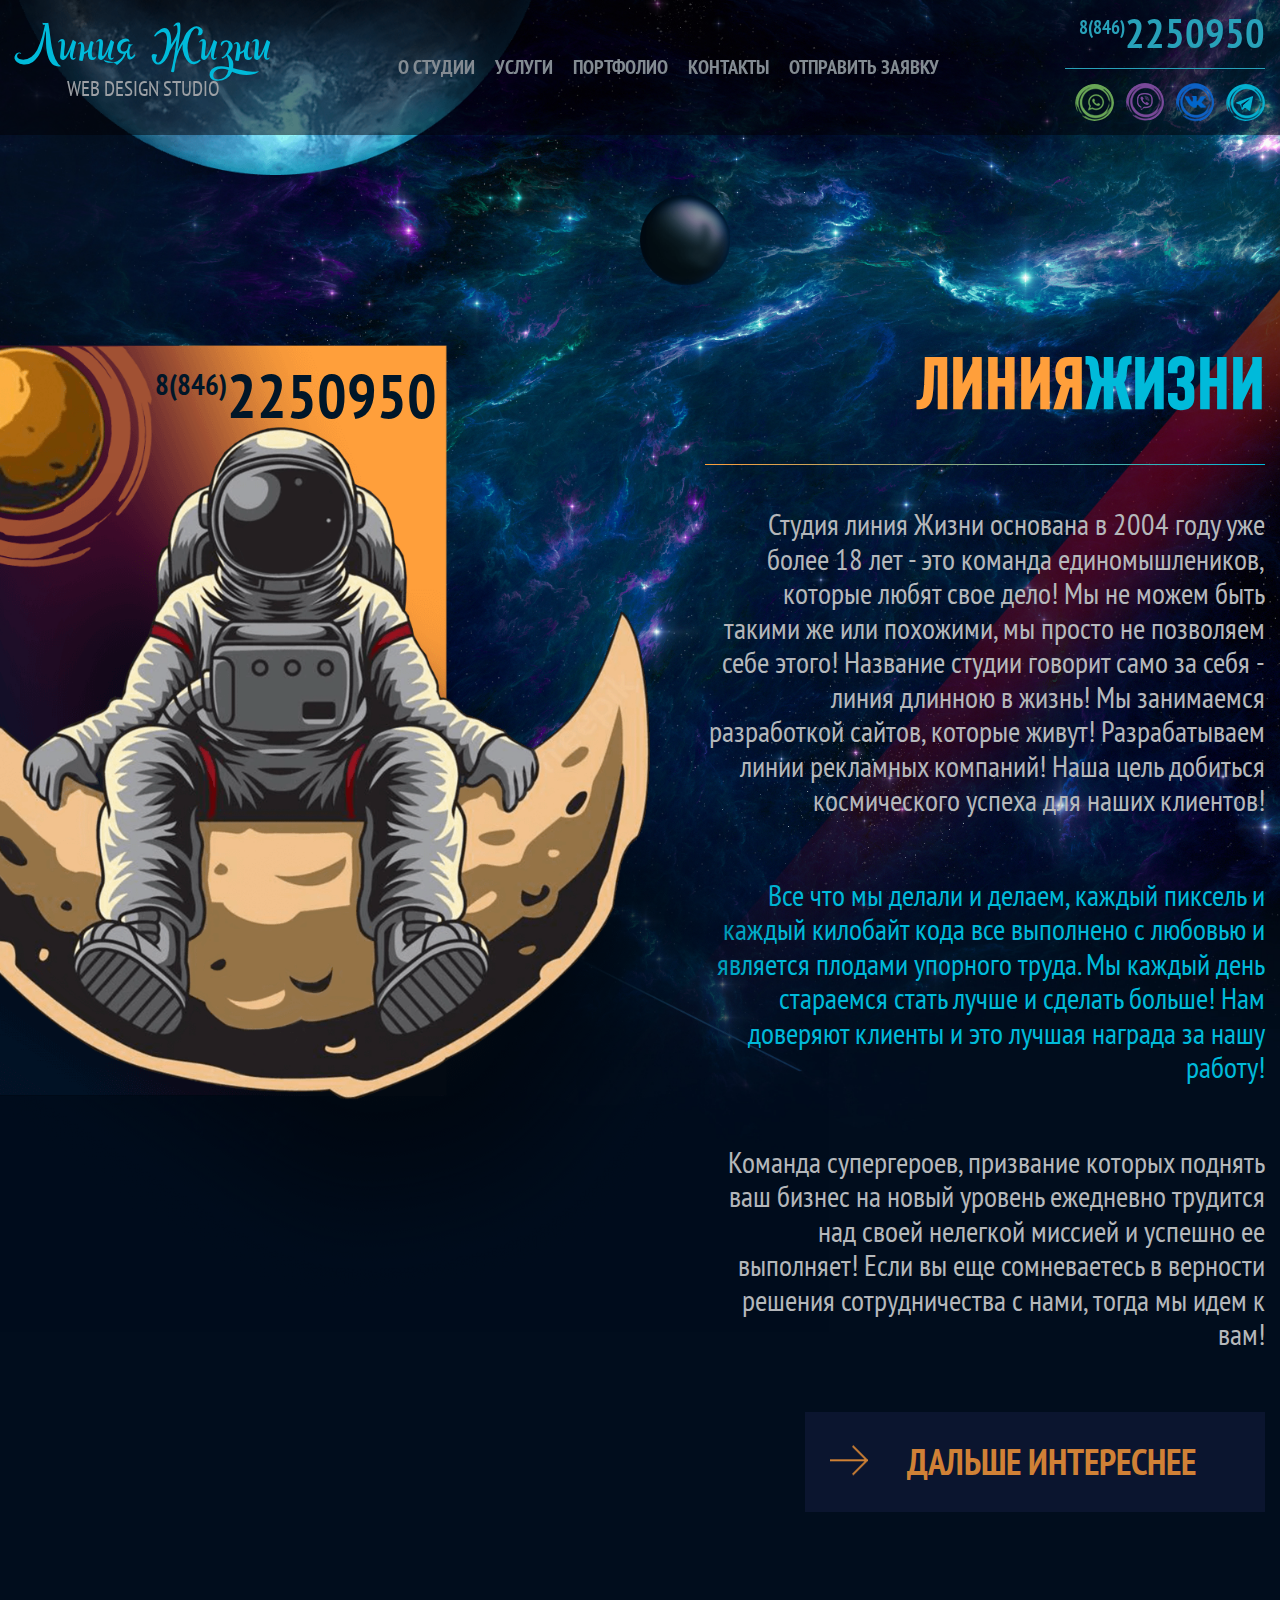
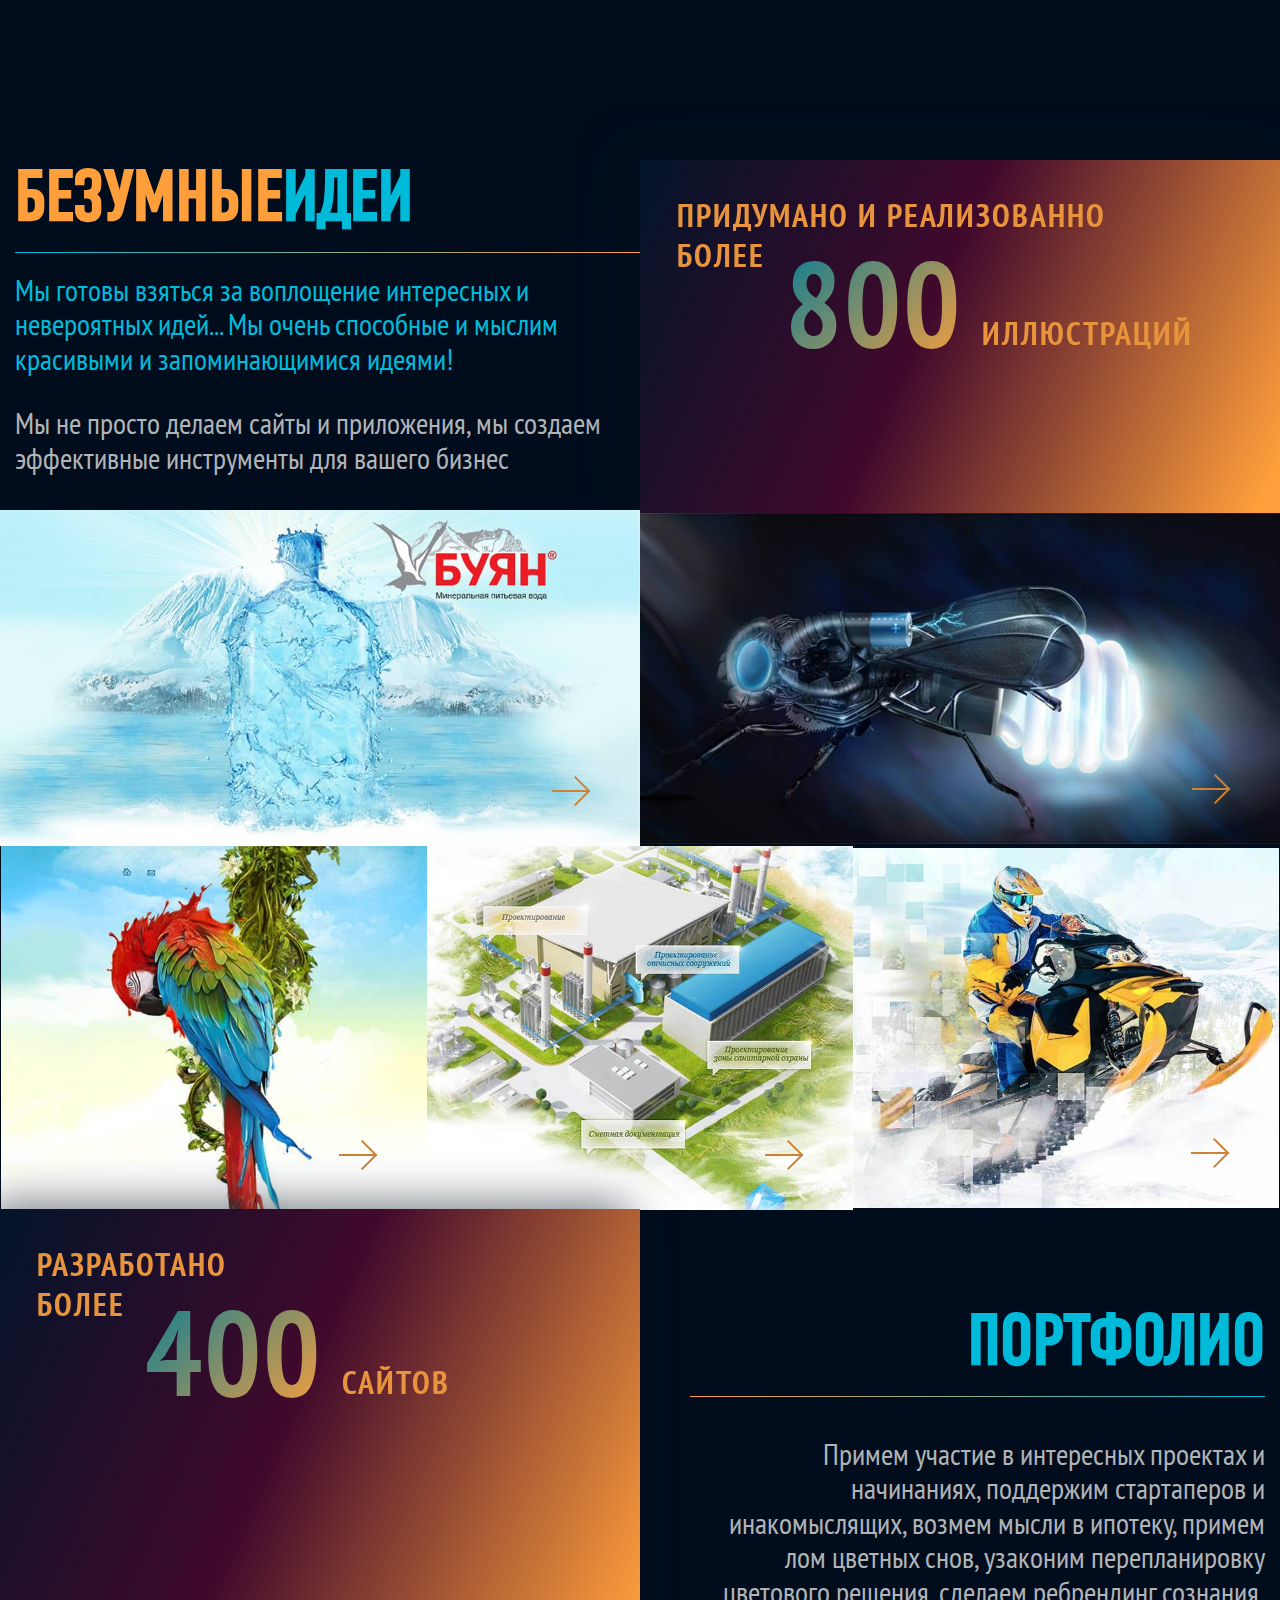
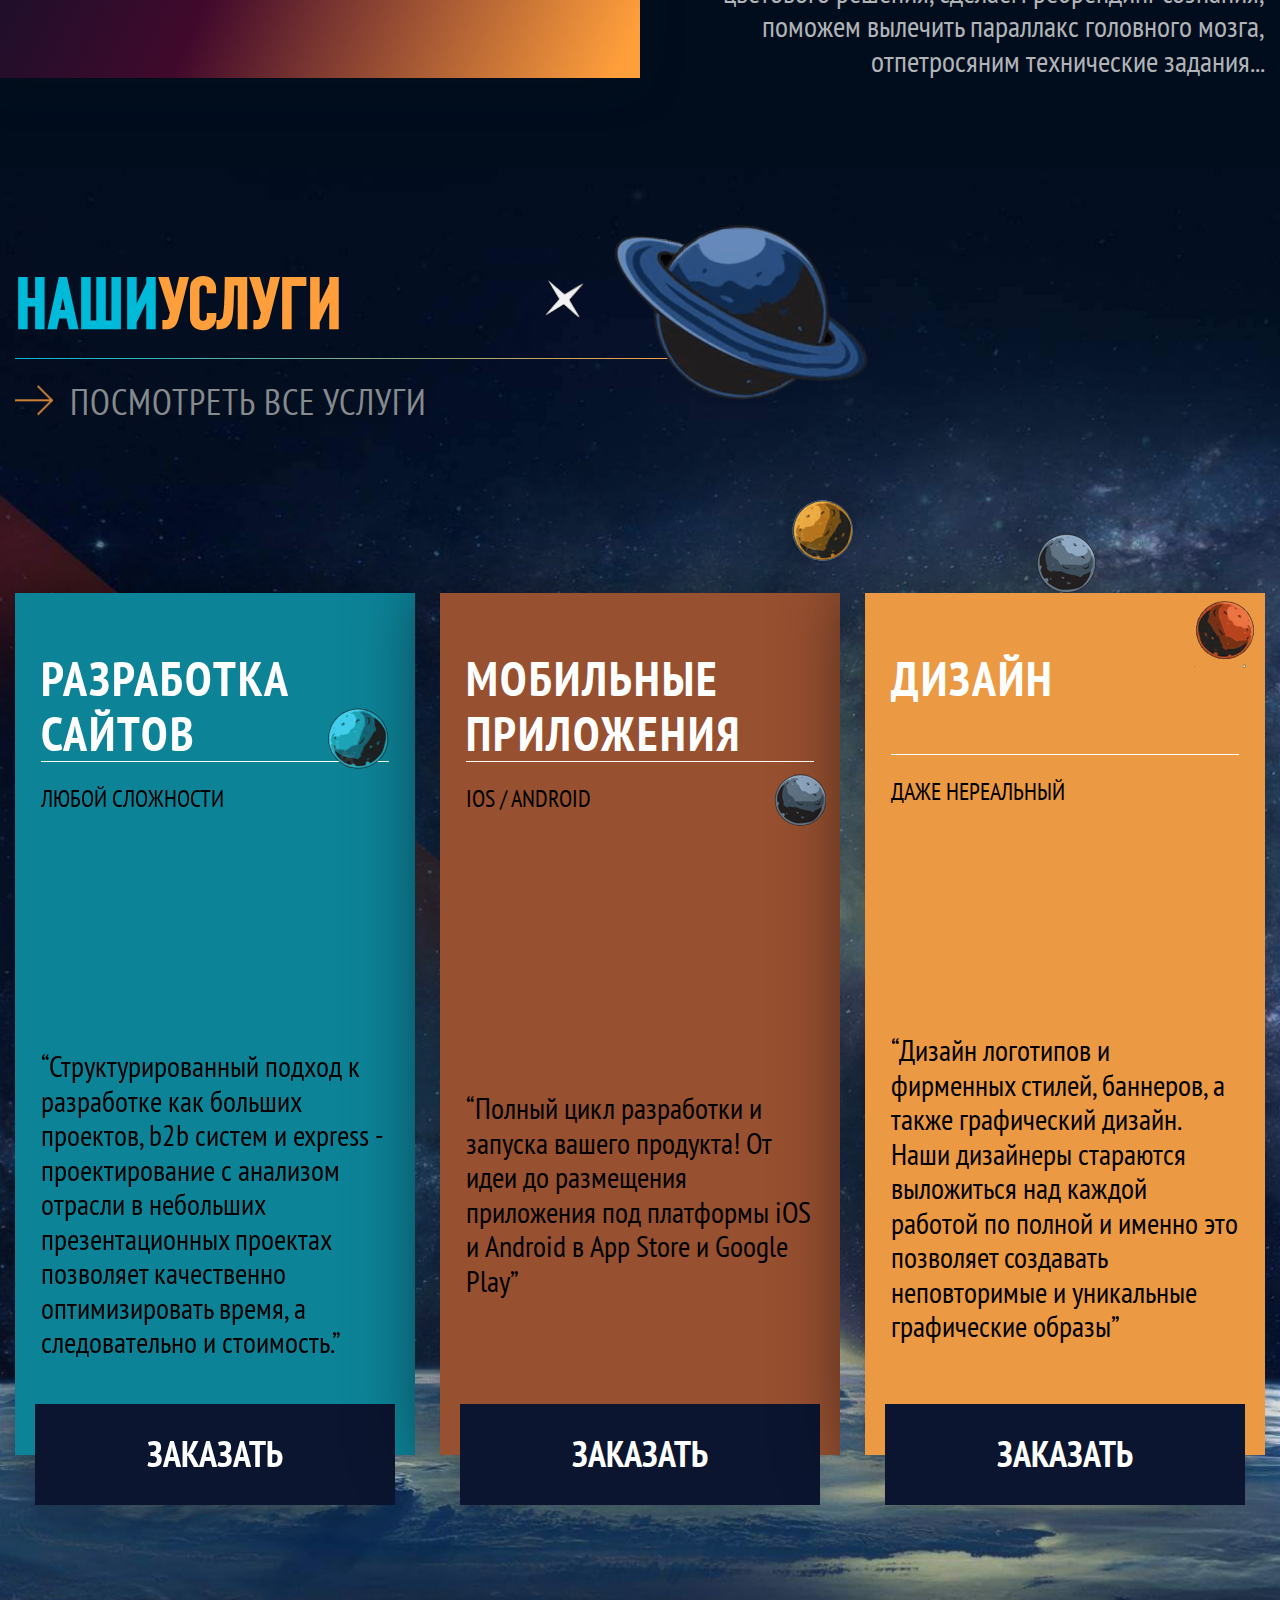
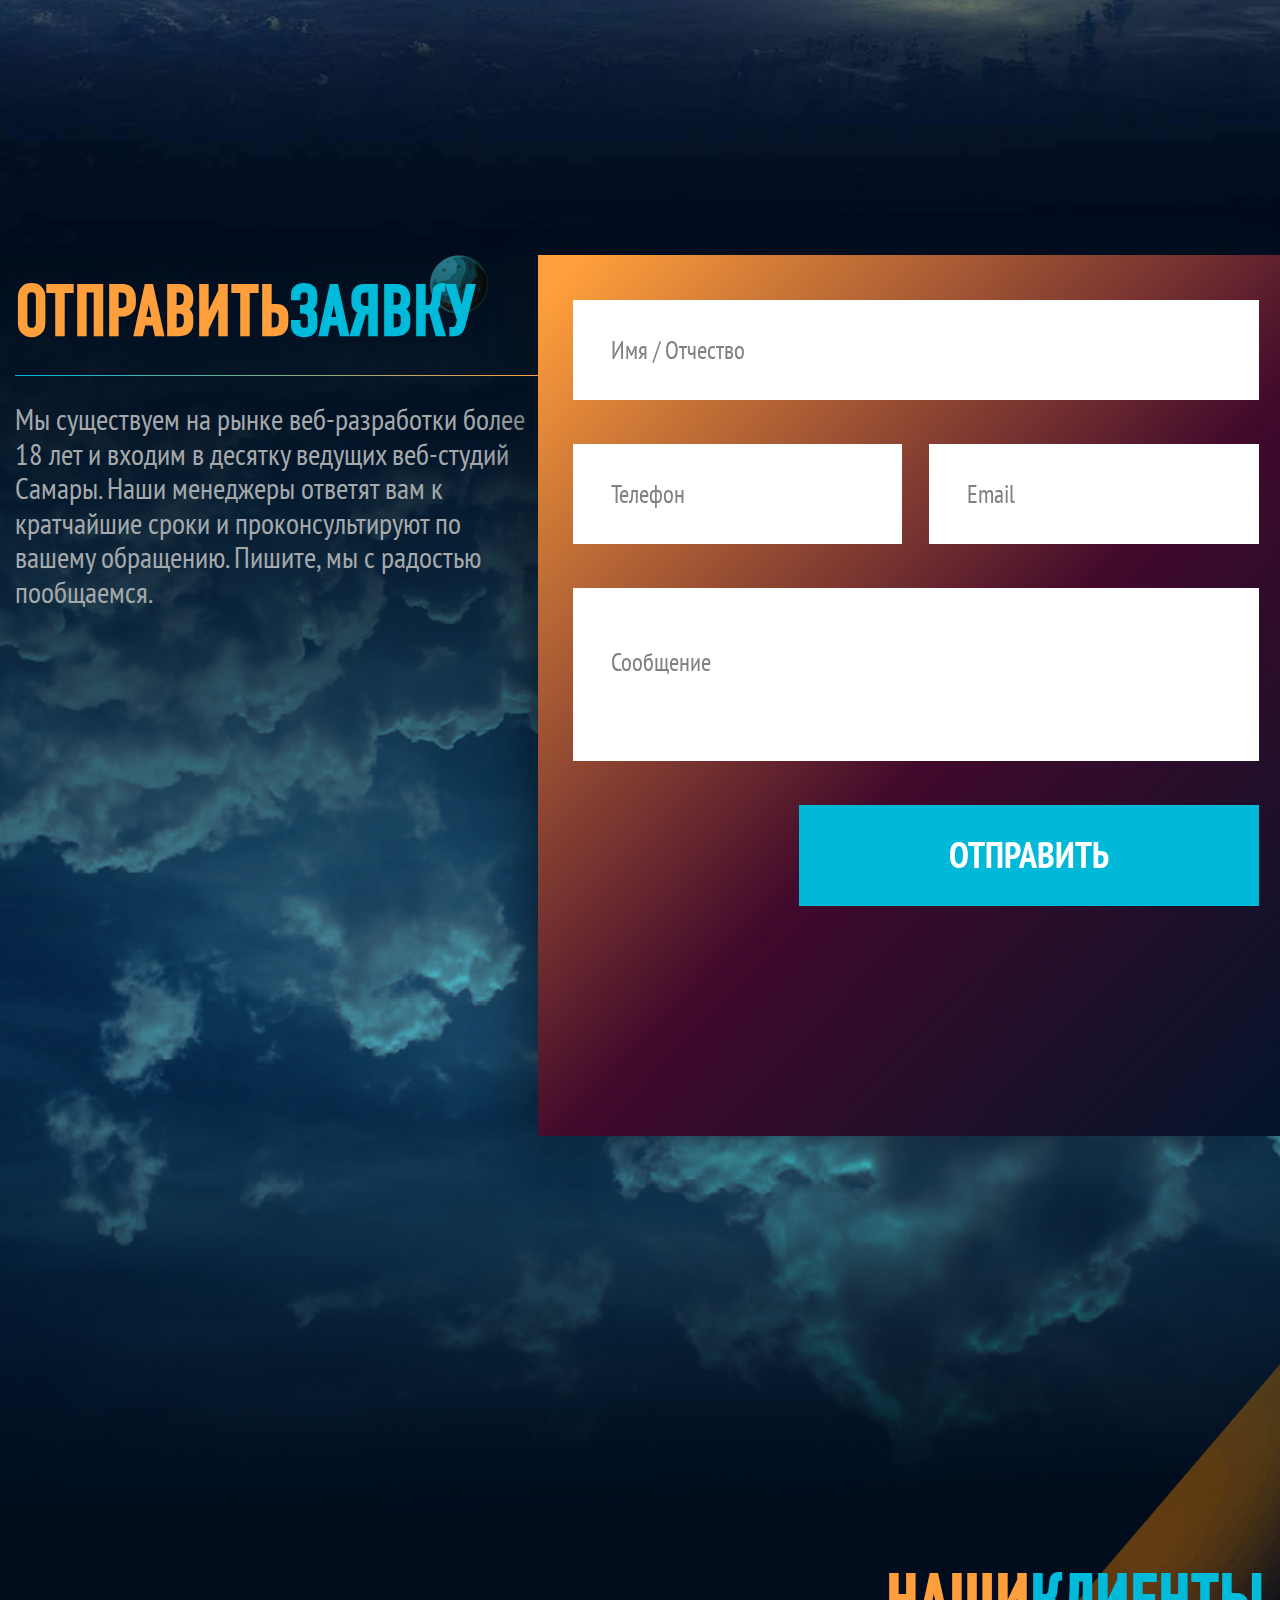
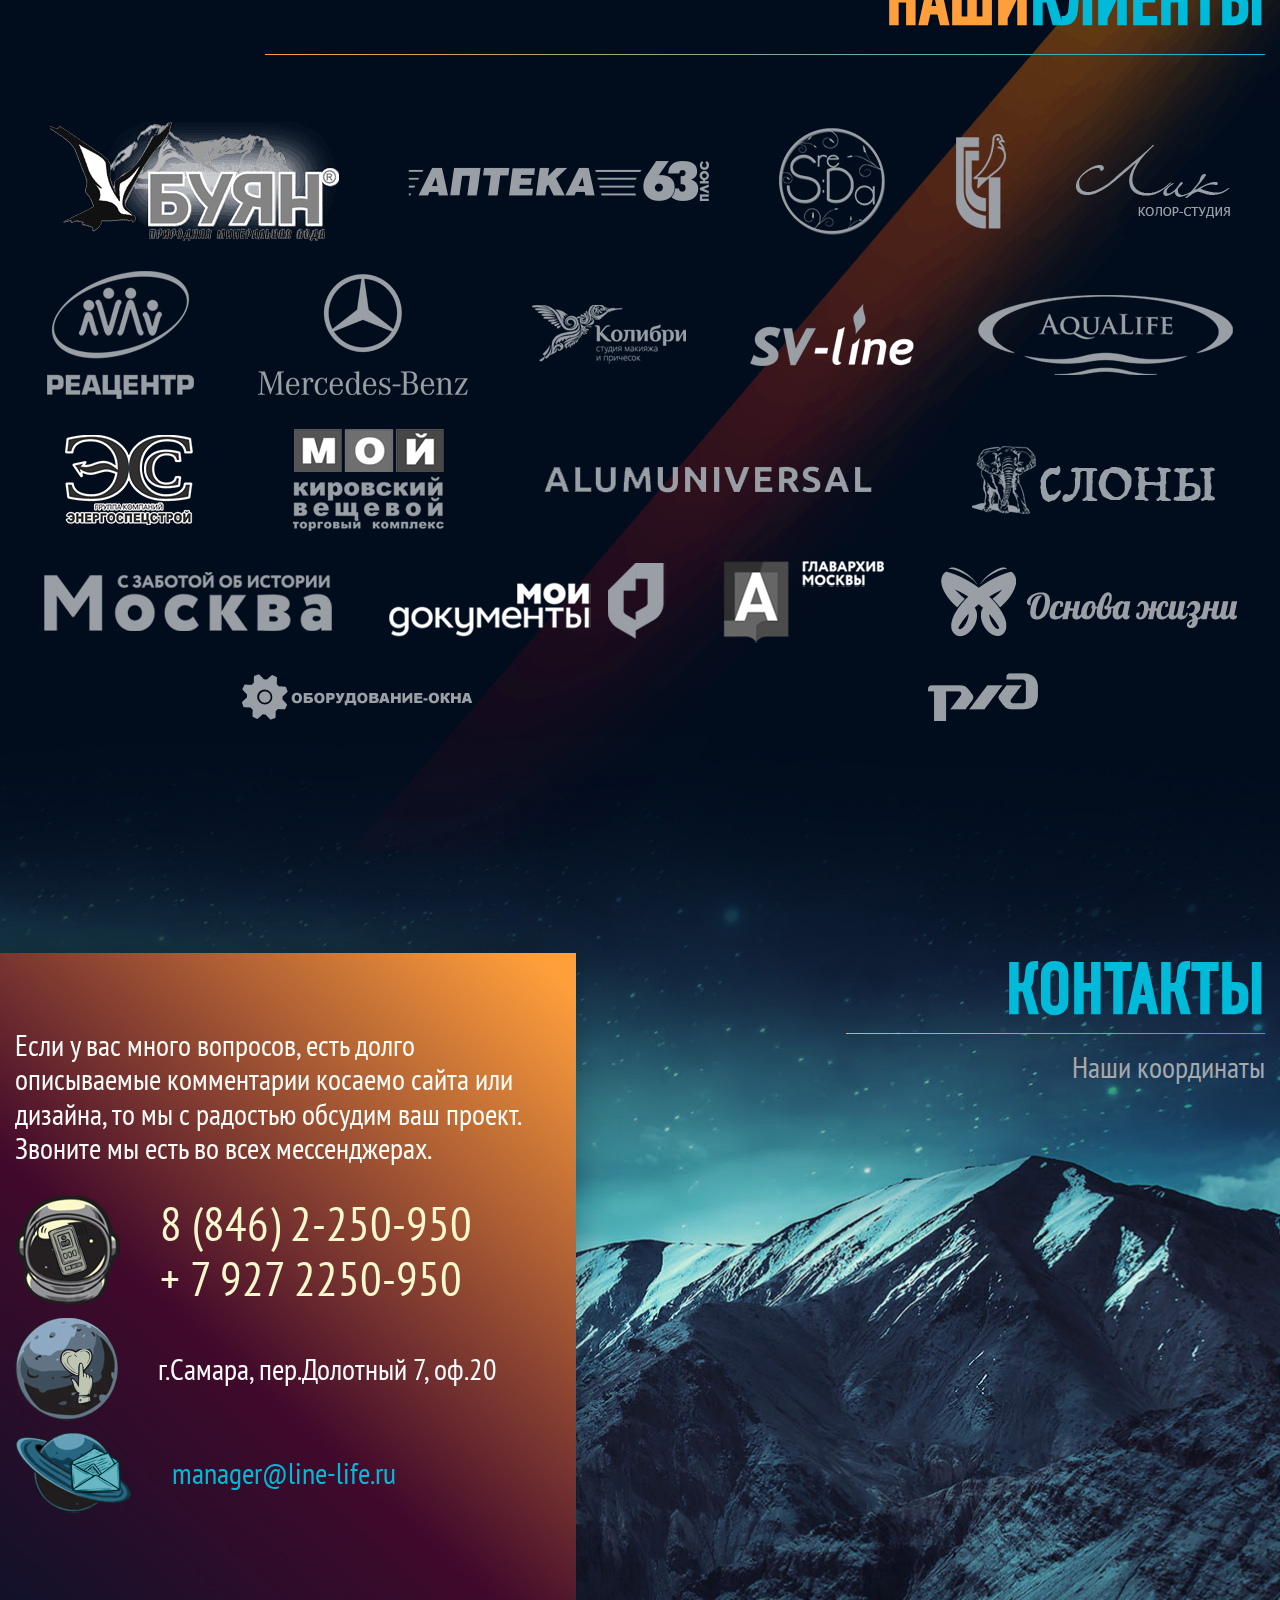
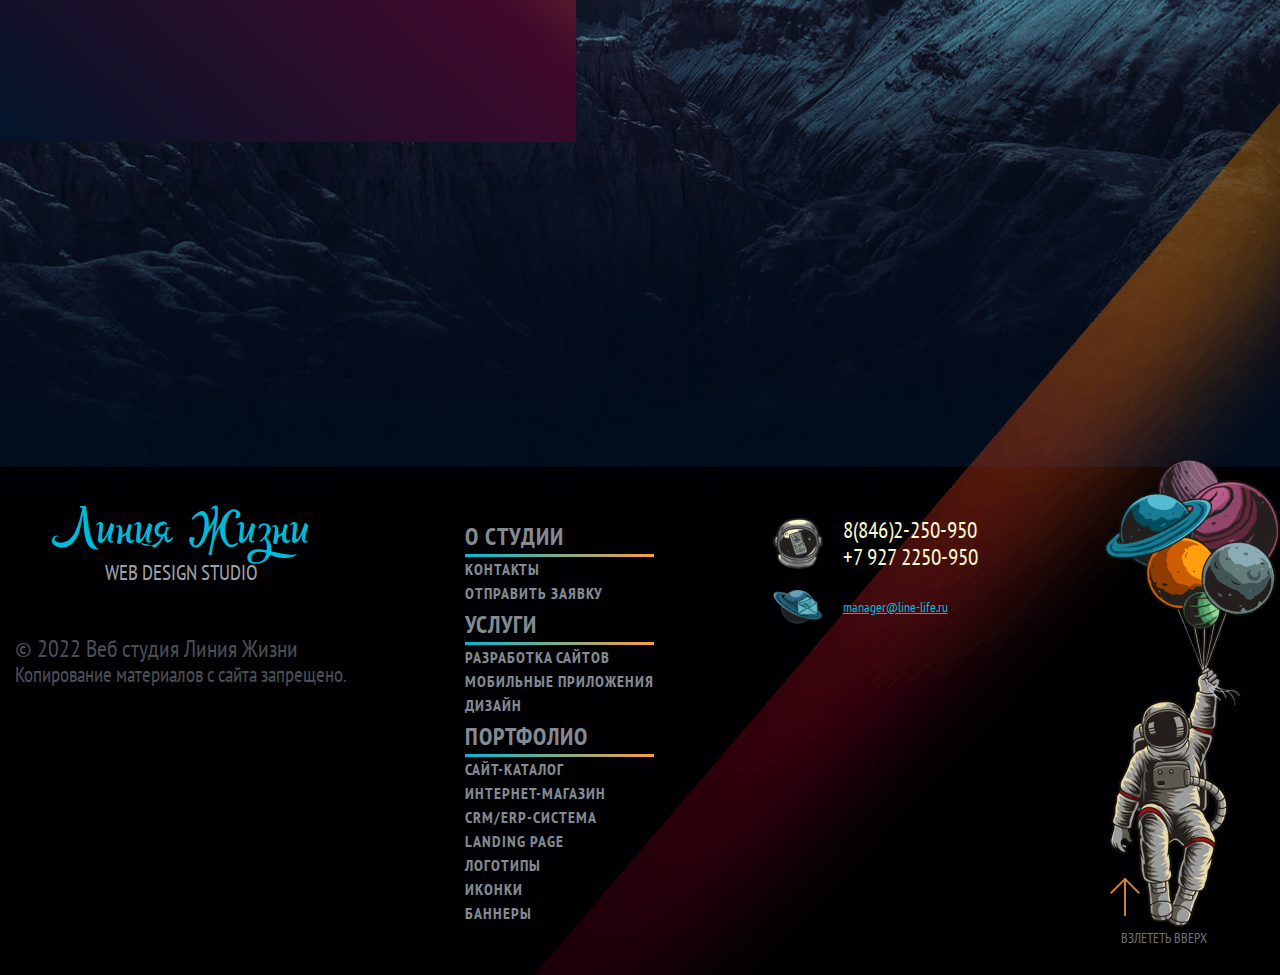
==== commit a4791895: "Выполнены правки" ====
--- a/index.html
+++ b/index.html
@@ -26,7 +26,7 @@
             <a href="services.html">услуги</a>
           </div>
           <div class="mobile-menu__item">
-            <a href="#">портфолио</a>
+            <a href="portfolio.html">портфолио</a>
           </div>
           <div class="mobile-menu__item">
             <a href="#">контакты</a>
@@ -49,7 +49,7 @@
             <a href="services.html">услуги</a>
           </div>
           <div class="header-menu__item">
-            <a href="#">портфолио</a>
+            <a href="portfolio.html">портфолио</a>
           </div>
           <div class="header-menu__item">
             <a href="#">контакты</a>
@@ -91,7 +91,7 @@
     </section>
     <section class="main-block container">
       <img class="planet wow animate__animated animate__fadeInBottomRight animate__delay-2s" src="img/planet.png" alt="Planet">
-      <div class="main-block__image wow animate__animated animate__rotateInDownLeft animate__delay-1s">
+      <div class="hidden-img main-block__image wow animate__animated animate__rotateInDownLeft animate__delay-1s">
         <img class="main-astronaut " src="img/astronaut.png" alt="Astronaut">
         <div class="main-astronaut-phone">
           <a href="tel:884682250950">
@@ -172,8 +172,10 @@
       </div>
     </div>
     <div class="portfolio-sites">
-      <div class="portfolio-sites__highlight highlight-block">
-        разработано<br>БОЛЕЕ<span class="highlight-number">400</span><span class="after-highlight-number">сайтов</span>
+      <div class="highlight-block__main portfolio-sites__highlight highlight-block">
+        <div class="highlight-block__inner">
+          разработано<br>БОЛЕЕ<span class="highlight-number">400</span><span class="after-highlight-number">сайтов</span>
+        </div>
       </div>
       <div class="container portfolio-sites__description-wrapper">
         <div class="portfolio-sites__description description-block">
@@ -248,8 +250,8 @@
     </div>
   </section>
   <section class="applications">
-    <img src="img/rocket.png" alt="Rocket" class="applications-img animate__rotateIn wow animate__delay-1s animate__animated">
-    <div class="container">
+    <div class="container applications-container">
+      <img src="img/rocket.png" alt="Rocket" class="applications-img animate__rotateIn wow animate__delay-1s animate__animated">
       <div class="applications-description">
         <h2 class="applications-header section-header section-header__left">
           <span class="yellow">ОТПРАВИТЬ</span><span class="blue">ЗАЯВКУ</span>
--- a/css/style.css
+++ b/css/style.css
@@ -60,6 +60,10 @@
   margin: 0 auto;
 }
 
+.hidden-img {
+  opacity: 0;
+}
+
 .accent-text {
   color: #00bada !important;
 }
@@ -93,7 +97,18 @@
 }
 
 .main { 
-  background: url(../img/main-bg.jpg) center center no-repeat;
+  background: url(../img/main-bg.jpg) top center no-repeat;
+  background-size: cover;
+  position: relative;
+}
+.main::after {
+  position: absolute;
+  content: '';
+  width: 550px;
+  height: 550px;
+  background: url(../img/big-moon.png) center no-repeat;
+  top: -25%;
+  left: 0;
   background-size: cover;
 }
 .header {
@@ -214,7 +229,7 @@
 }
 .main-block__image {
   position: absolute;
-  left: -114px;
+  left: -220px;
   top: 15%;
   z-index: 3;
 }
@@ -374,7 +389,11 @@
 }
 .portfolio-sites__highlight {
   left: 0;
-  padding-left: 138px;
+}
+.highlight-block__main {
+  display: flex;
+  justify-content: end;
+  padding-right: 175px;
 }
 .portfolio-sites__description-wrapper {
   display: flex;
@@ -557,7 +576,10 @@
   background-size: cover;
   position: relative;
   z-index: 3;
-  min-height: 1800px;
+  min-height: 1250px;
+}
+.applications-container {
+  position: relative;
 }
 .applications-img {
   position: absolute;
@@ -666,7 +688,6 @@
 }
 .clients {
   position: relative;
-  margin-top: -458px;
 }
 .clients::before {
   position: absolute;
@@ -934,6 +955,7 @@
   flex-direction: column;
   width: 174px;
   z-index: 5;
+  cursor: pointer;
 }
 .to-top__images {
   position: relative;
@@ -952,7 +974,6 @@
   color: #727272;
   font-family: "ptsansregular";
   padding-left: 15px;
-  cursor: pointer;
 }
 .menu-burger__wrapper {
   position: absolute;
@@ -1032,19 +1053,20 @@
 .second-page__main {
   background: url(../img/services-main-bg.jpg) center no-repeat;
   background-size: cover;
-  min-height: 1160px;
-  padding-top: 305px;
+  min-height: 850px;
+  padding-top: 320px;
   position: relative;
   overflow: hidden;
 }
 .second-page__main::after {
   position: absolute;
   content: '';
-  width: 648px;
-  height: 648px;
+  width: 550px;
+  height: 550px;
   background: url(../img/big-moon.png) center no-repeat;
   top: -18%;
   right: -1%;
+  background-size: cover;
 }
 .second-page__main::before {
   position: absolute;
@@ -1478,6 +1500,10 @@
     height: 100%;
     font-size: 32px;
   }
+  .highlight-block__main {
+    justify-content: start;
+    padding-right: 0;
+  }
   .highlight-number {
     font-size: 120px;
   }
@@ -1696,8 +1722,8 @@
     position: absolute;
     transform: unset;
     left: unset;
-    top: -113px;
-    right: 0;
+    top: -130px;
+    right: -40px;
   }
   .design .services-block__img {
     top: -113px;
@@ -1713,6 +1739,9 @@
   }
   .phone-number {
     font-size: 38px;
+  }
+  .app-planet2 {
+    right: -55px;
   }
 }
 @media screen and (max-width: 1100px) {
@@ -1757,6 +1786,11 @@
     align-items: center;
     text-align: center;
   }
+  .highlight-block__inner {
+    display: flex;
+    flex-direction: column;
+    justify-content: center;
+  }
   .highlight-number {
     margin-left: 0;
   }
@@ -1776,7 +1810,7 @@
     min-height: 1500px;
   }
   .applications-img {
-    top: 63%;
+    top: 337%;
     width: 70%;
   }
   .applications-description {
@@ -1800,10 +1834,16 @@
     margin-bottom: 20px;
     margin-left: 0;
   }
+  .design-planet {
+    top: -54px;
+  }
 }
 @media screen and (max-width: 992px) {
   body p {
     font-size: 28px !important;
+  }
+  .main::after {
+    top: -31%;
   }
   .to-top__text {
     font-size: 14px !important;
@@ -1862,7 +1902,7 @@
   }
   .services-block__img,
   .design .services-block__img {
-    top: -55px;
+    top: -100px;
   }
   .contacts {
     flex-direction: column;
@@ -1963,6 +2003,9 @@
   }
 }
 @media screen and (max-width: 768px) {
+  .main::after {
+    top: -46%;
+  }
   .main-block {
     min-height: 1200px;
   }
@@ -2020,7 +2063,7 @@
     min-height: 1300px;
   }
   .applications-img {
-    top: 60%;
+    top: 360%;
   }
   .applications-form {
     width: 90%;
@@ -2063,6 +2106,9 @@
   .astronaut-with-balls {
     width: 15%;
   }
+  .app-planet2 {
+    right: 0;
+  }
 }
 @media screen and (max-width: 650px) {
   .main-astronaut-phone a {
@@ -2090,9 +2136,6 @@
   }
   .services-block {
     width: 90%;
-  }
-  .applications-img {
-    top: 64%;
   }
   .applications-description {
     width: 100%;
@@ -2268,9 +2311,6 @@
   .applications {
     min-height: 1200px;
   }
-  .applications-img {
-    top: 66%;
-  }
   .applications-header::after {
     top: 83px;
   }
@@ -2312,6 +2352,11 @@
   }
 }
 @media screen and (max-width: 500px) {
+  .main::after {
+    width: 300px;
+    height: 300px;
+    top: -31%;
+  }
   .main-block {
     min-height: 1000px;
   }
@@ -2369,7 +2414,7 @@
     min-height: 1090px;
   }
   .applications-img {
-    top: 69%;
+    top: 330%;
   }
   .applications-header {
     font-size: 45px;
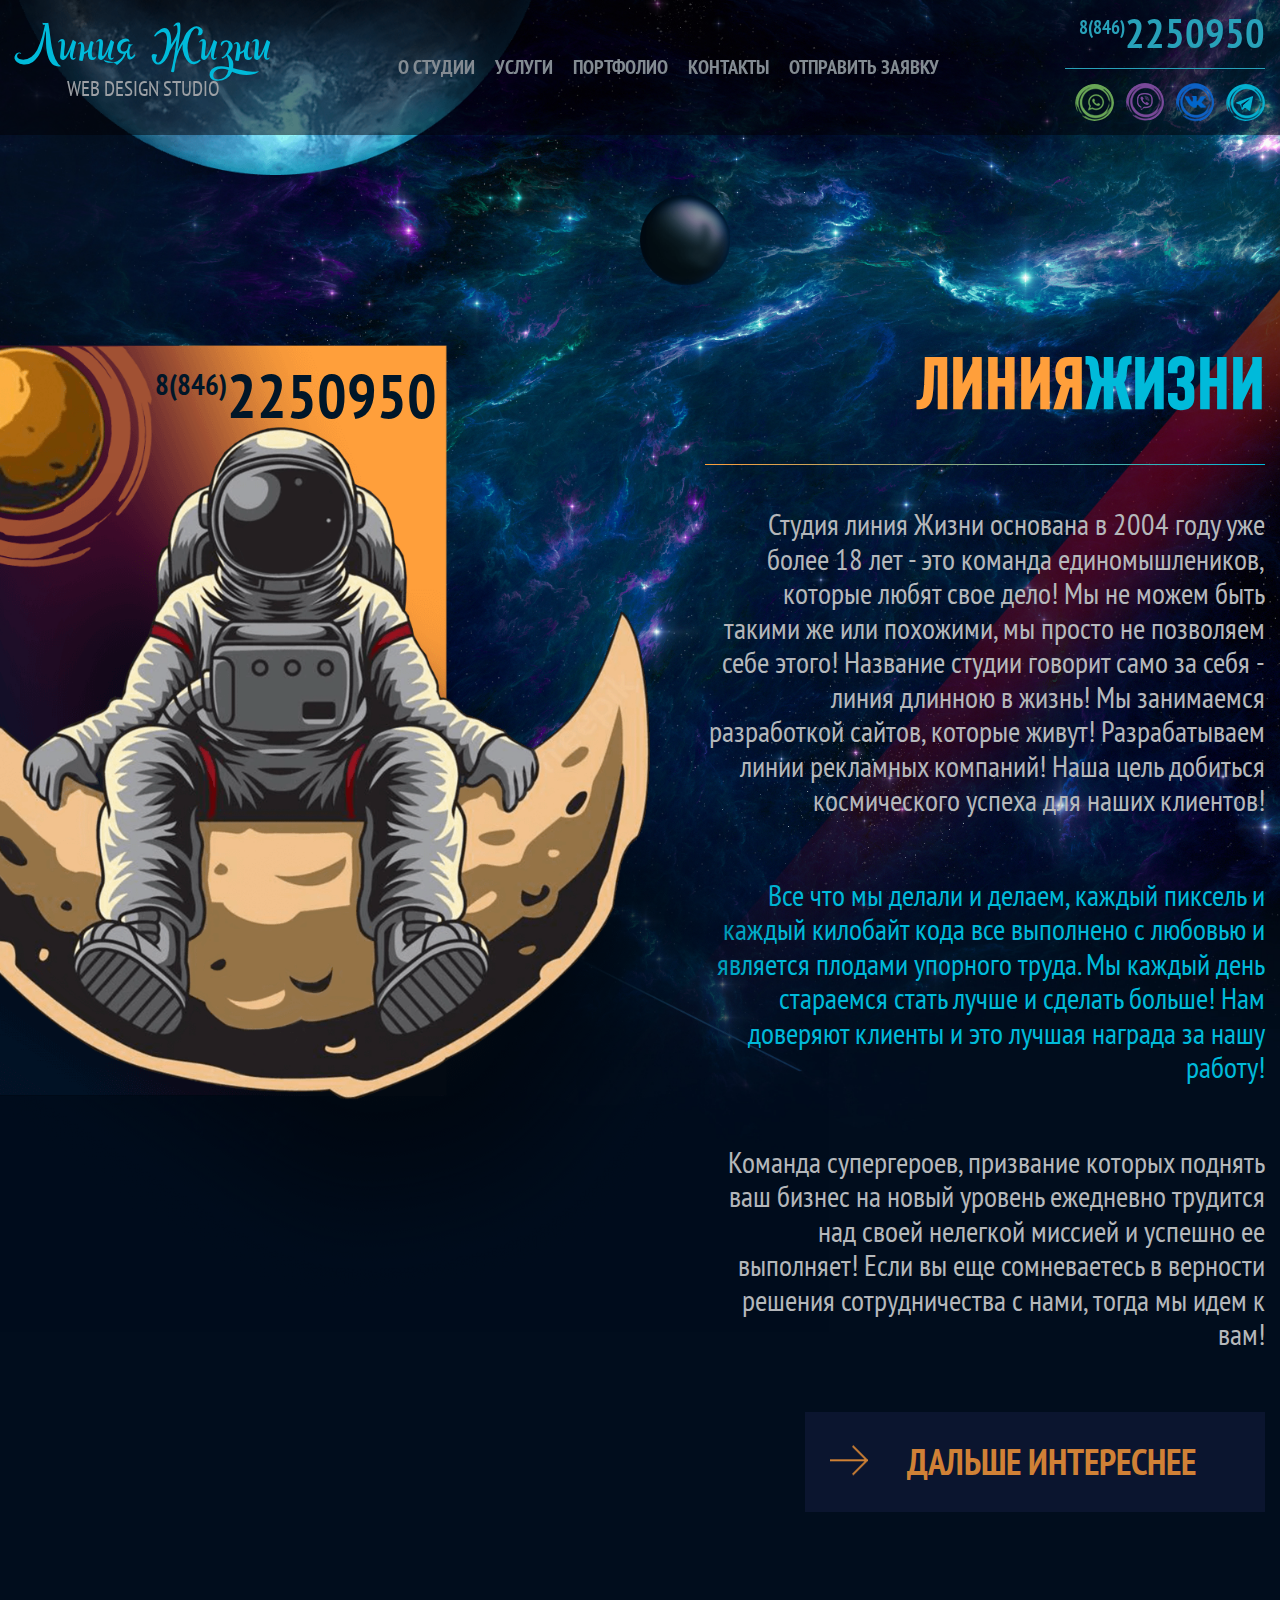
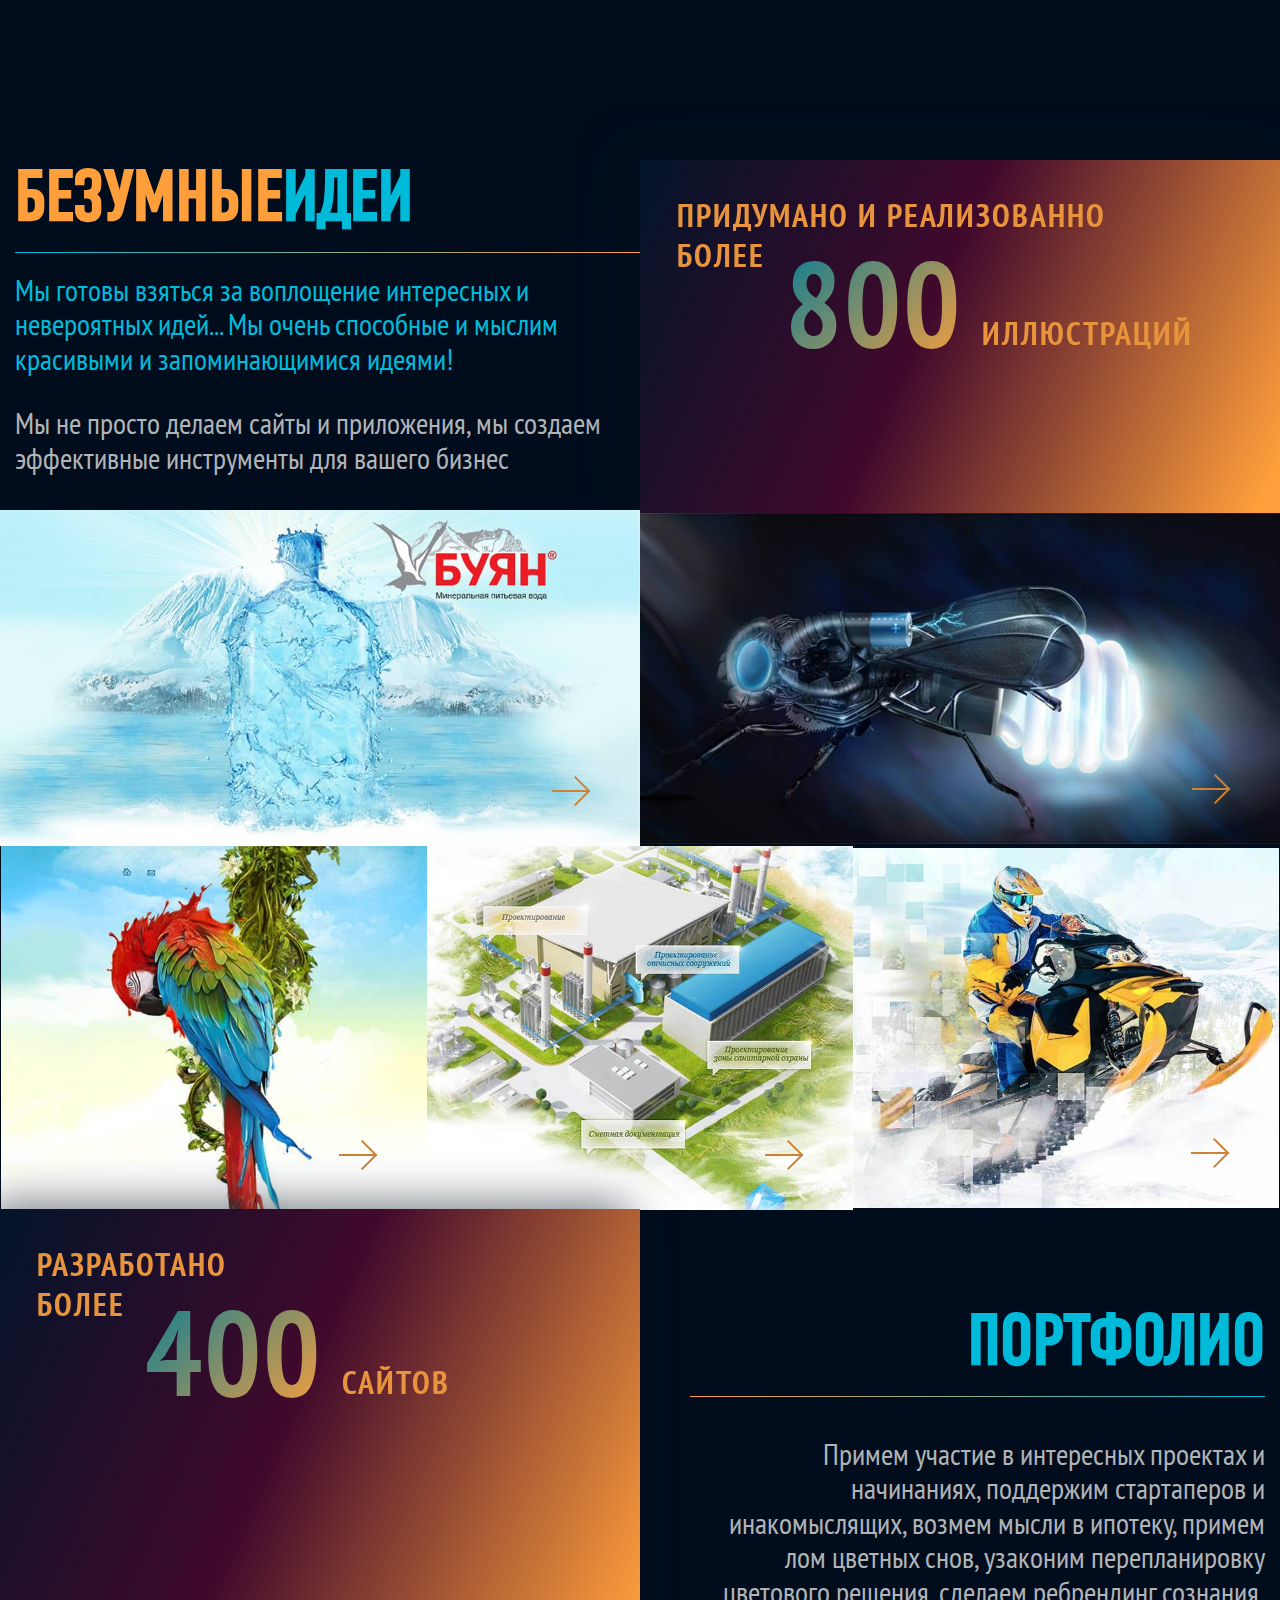
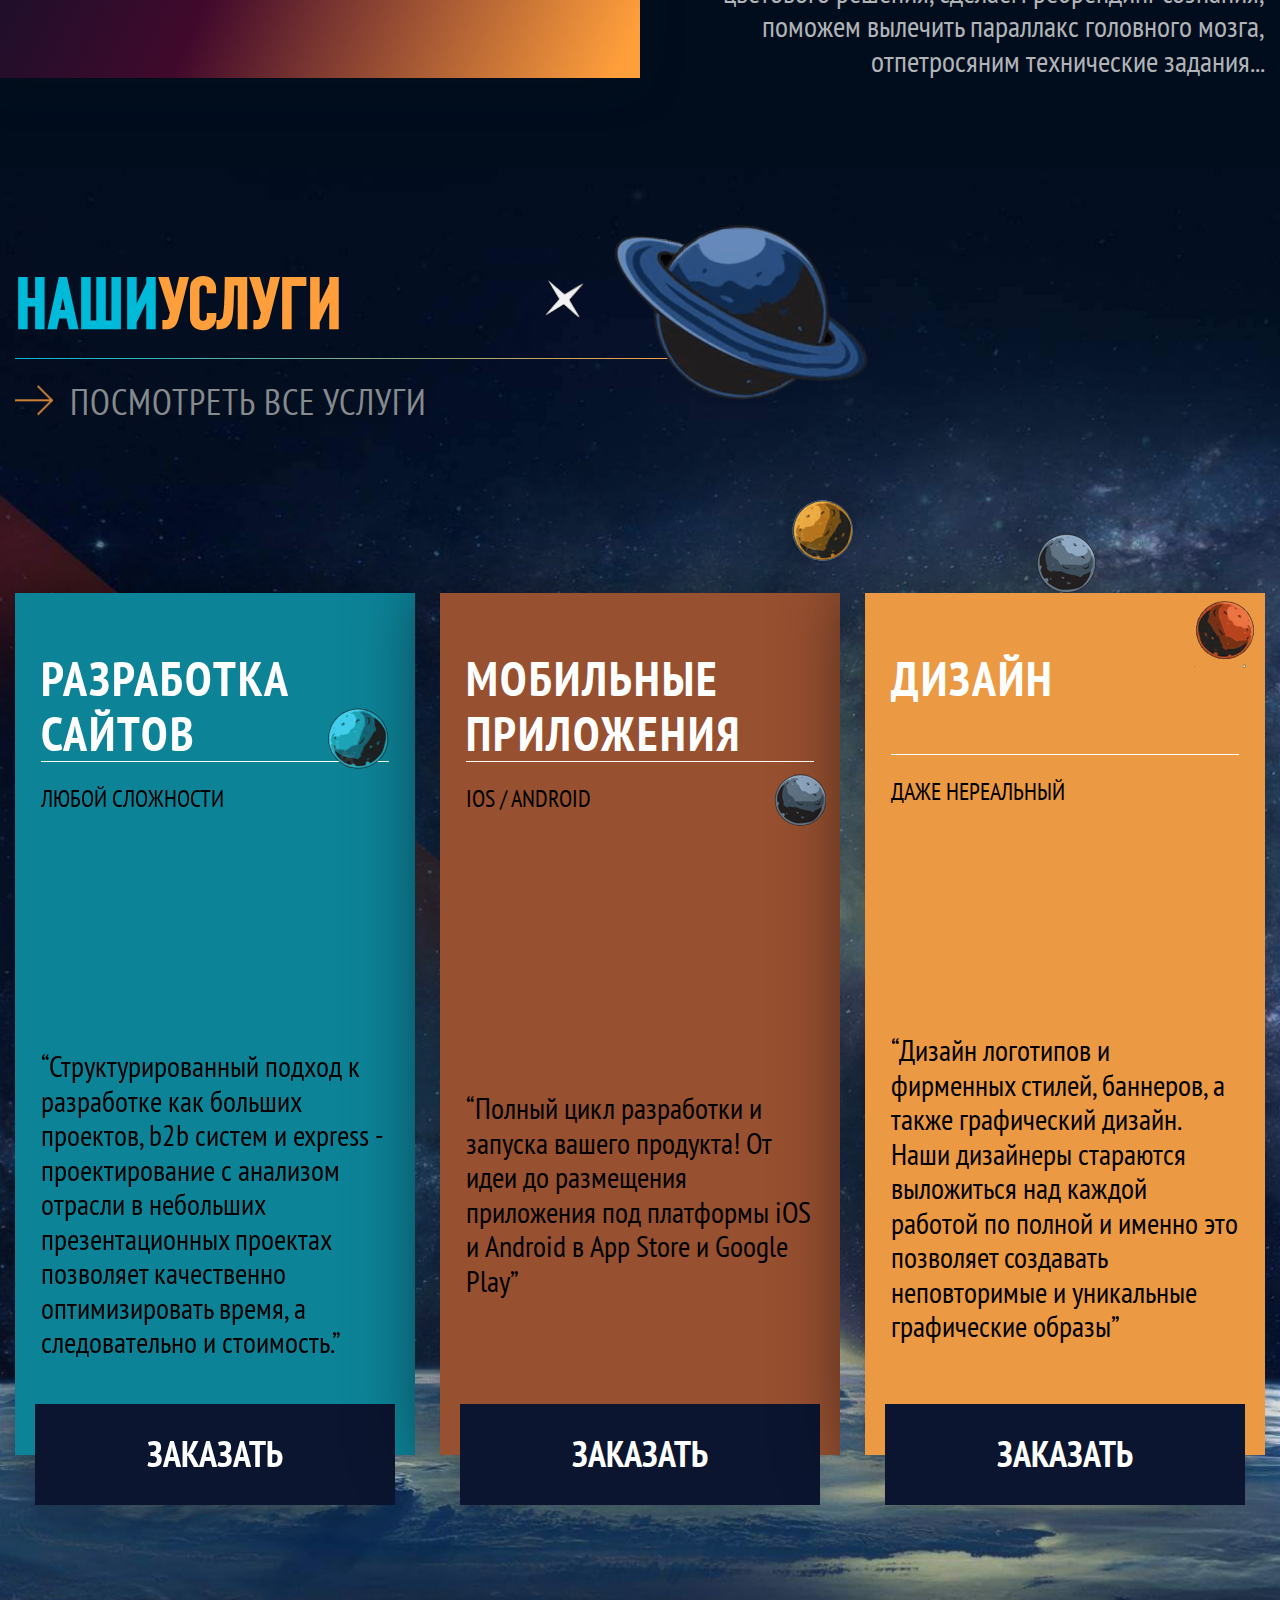
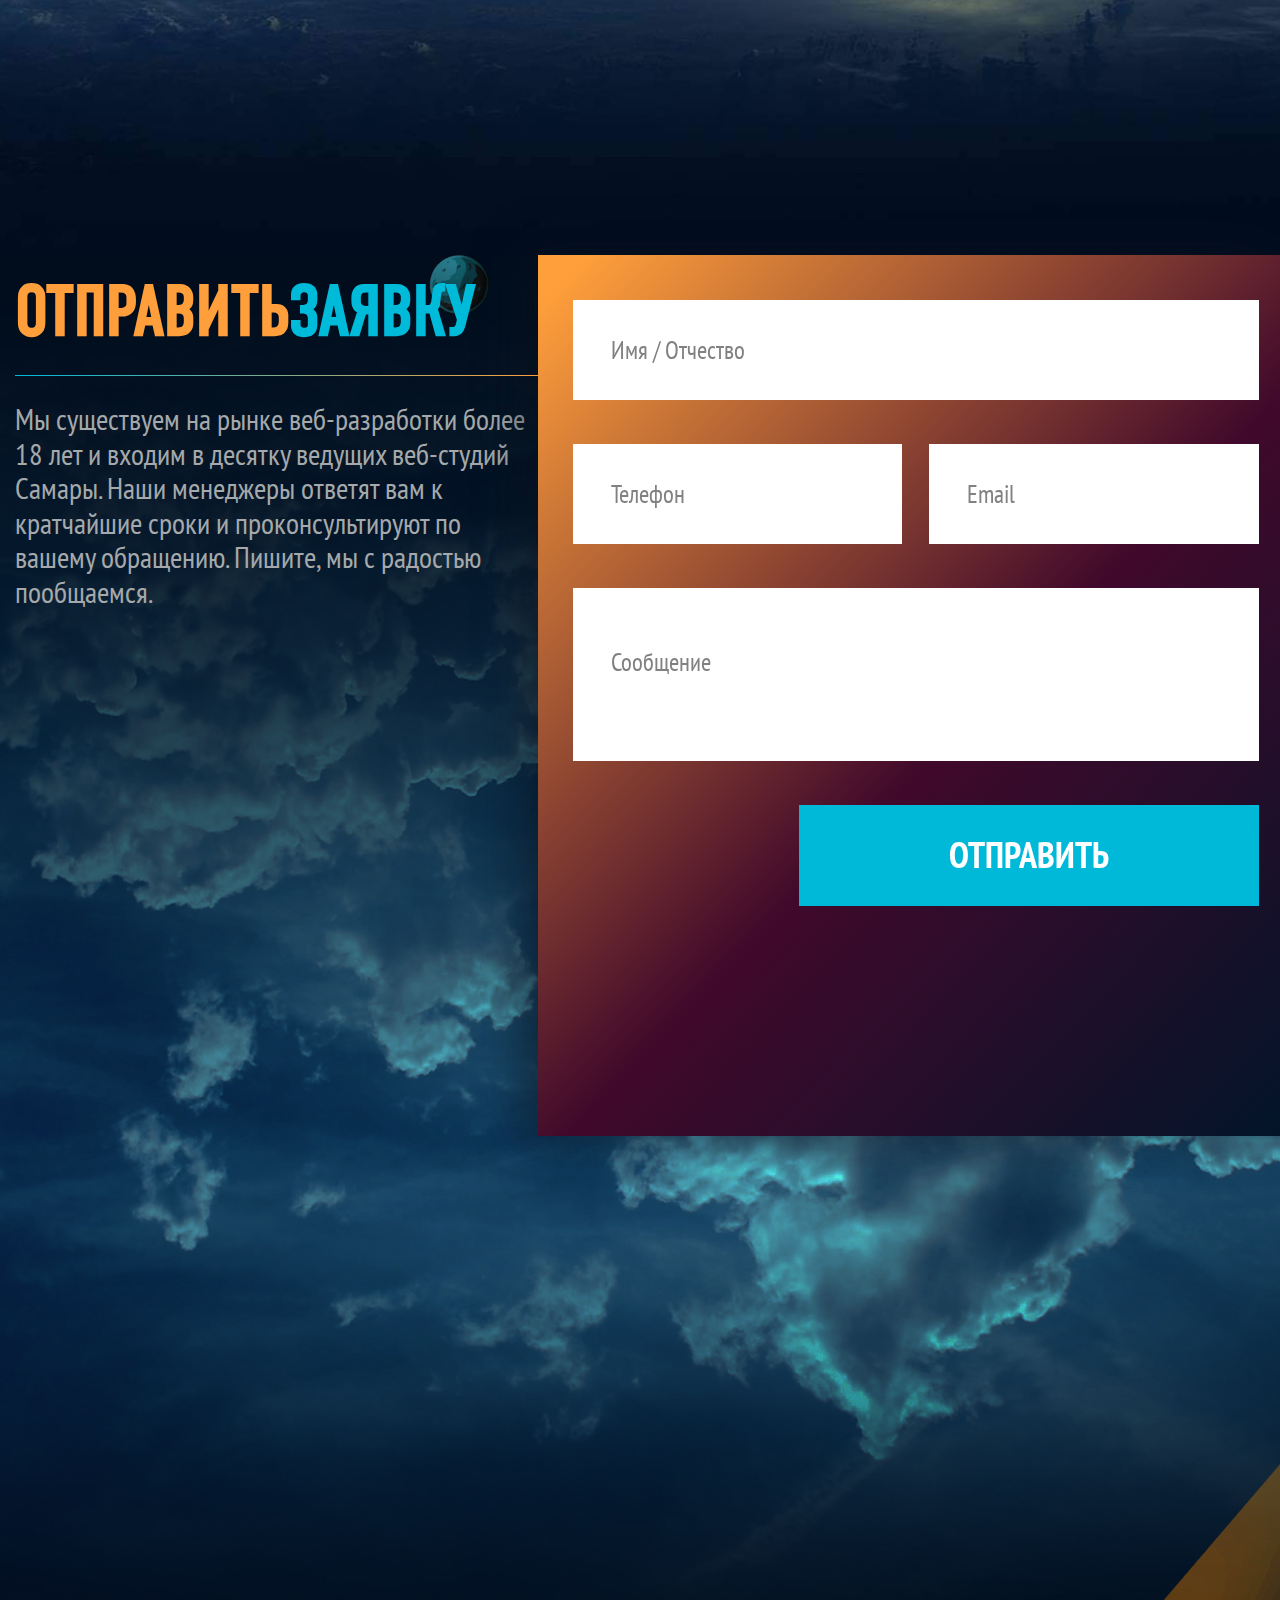
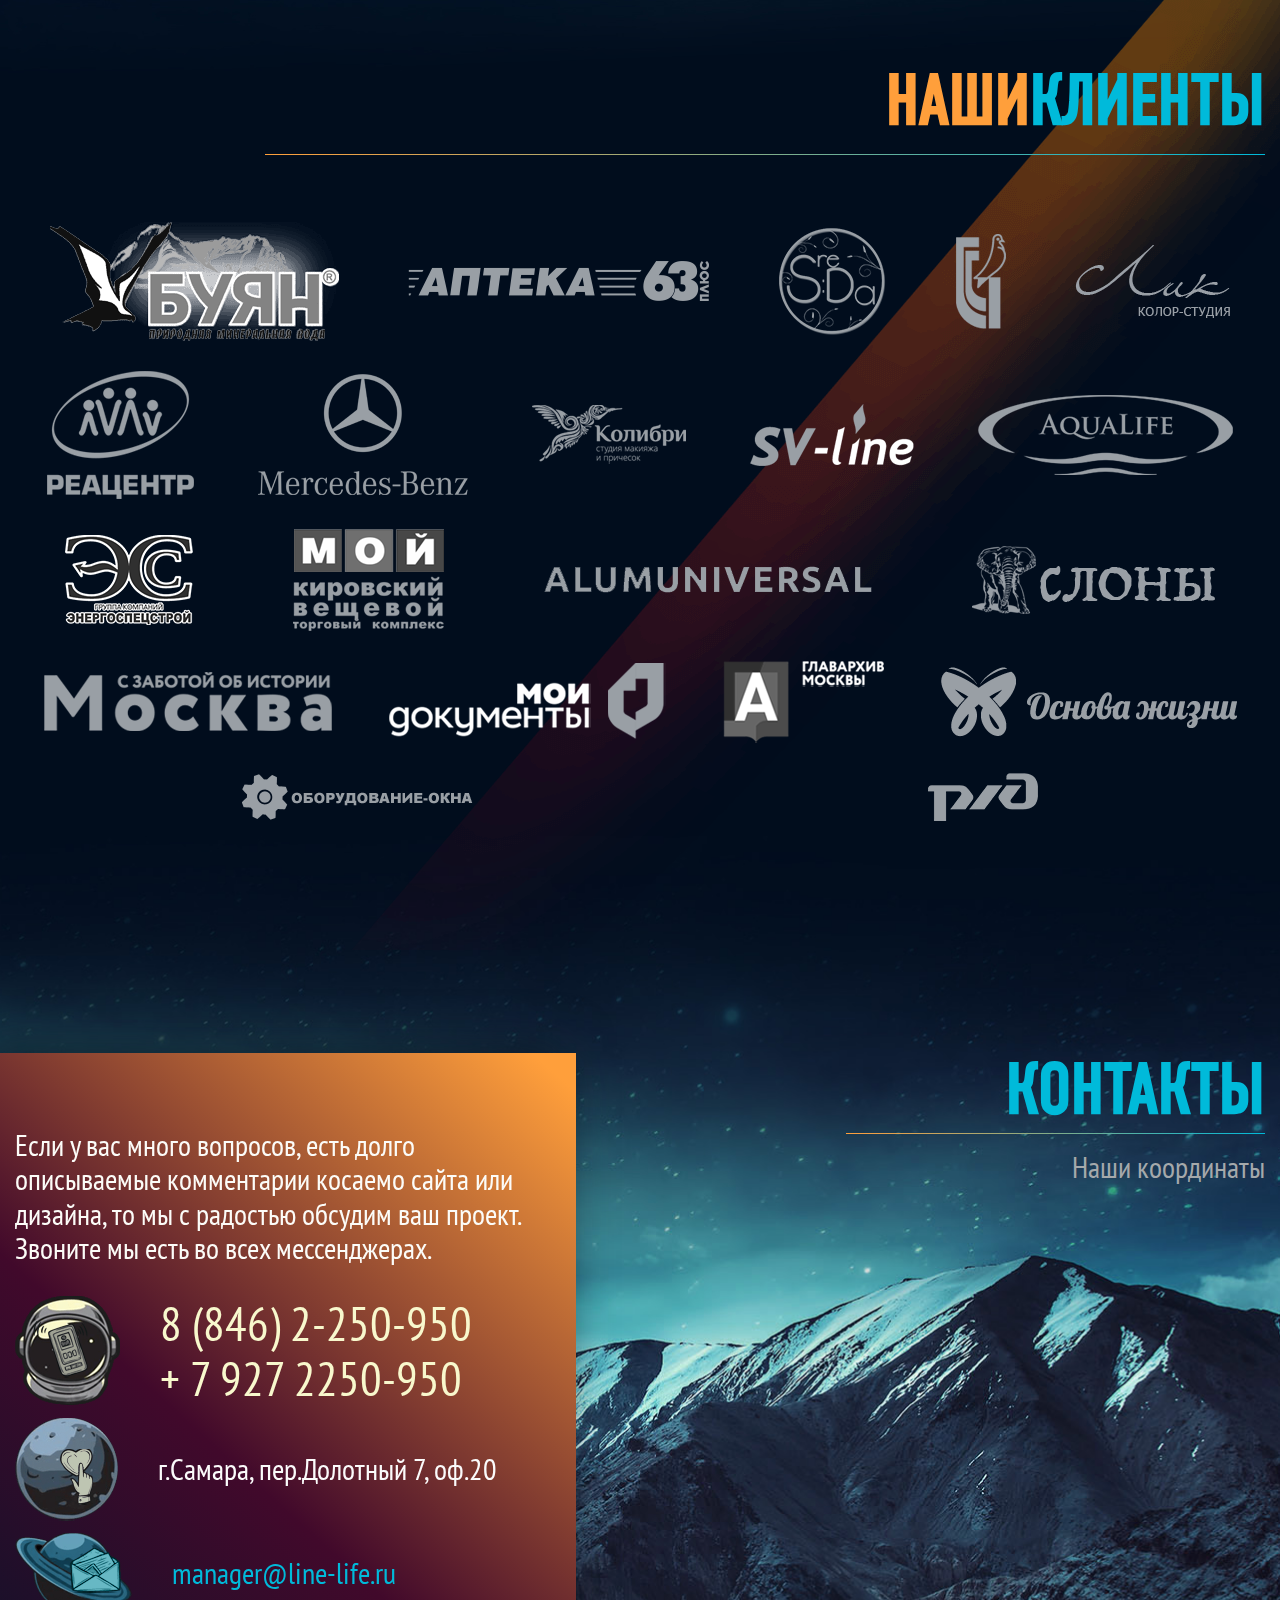
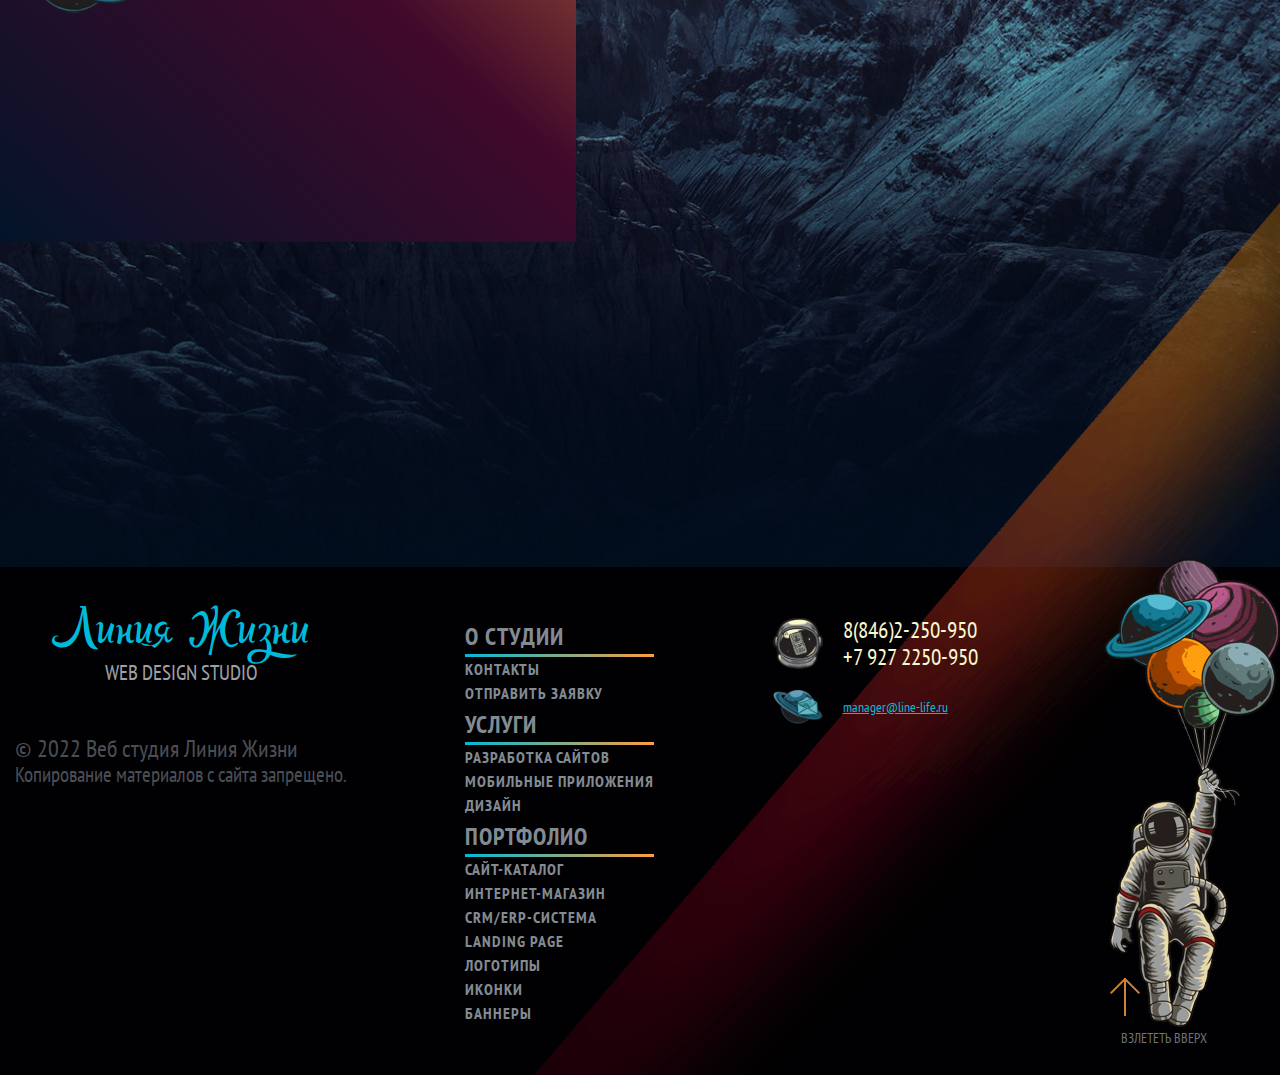
==== commit 912fcc68: "Правка, чтобы правильно выбирался тип работы в модальном окне" ====
--- a/index.html
+++ b/index.html
@@ -207,7 +207,7 @@
           </div>
           <p class="services-block__description">“Структурированный подход к разработке как больших проектов, b2b систем и express - проектирование с анализом отрасли в небольших презентационных проектах позволяет качественно оптимизировать время, а следовательно и стоимость.”</p>
           <div class="services-block__btn">
-            <button class="block-btn to-order">Заказать </button>
+            <button class="block-btn to-order" data-dir="sites">Заказать </button>
           </div>
         </div>
         <div class="services-block app">
@@ -225,7 +225,7 @@
             От идеи до размещения приложения под платформы iOS и Android в App Store и Google Play”
           </p>
           <div class="services-block__btn">
-            <button class="block-btn to-order">Заказать</button>
+            <button class="block-btn to-order" data-dir="apps">Заказать</button>
           </div>
         </div>
         <div class="services-block design">
@@ -243,7 +243,7 @@
             Наши дизайнеры стараются выложиться над каждой работой по полной и именно это позволяет создавать неповторимые и уникальные графические образы”
           </p>
           <div class="services-block__btn">
-            <button class="block-btn to-order">Заказать</button>
+            <button class="block-btn to-order" data-dir="designs">Заказать</button>
           </div>
         </div>
       </div>
--- a/css/style.css
+++ b/css/style.css
@@ -63,7 +63,6 @@
 .hidden-img {
   opacity: 0;
 }
-
 .accent-text {
   color: #00bada !important;
 }
@@ -101,7 +100,116 @@
   background-size: cover;
   position: relative;
 }
-.main::after {
+.header {
+  background-color: rgba(1,0,3,.5);
+  position: fixed;
+  top: 0;
+  left: 0;
+  right: 0;
+  display: flex;
+  align-items: center;
+  justify-content: space-between;
+  width: 100%;
+  min-height: 135px;
+  z-index: 1000;
+}
+.header-inner {
+  height: 100%;
+  display: flex;
+  justify-content: space-between;
+  align-items: center;
+}
+.logo {
+  display: flex;
+  flex-direction: column;
+  align-items: center;
+  justify-content: center;
+  margin-left: 165px;
+  text-decoration: none;
+}
+.logo-name {
+  font-family: 'rupster';
+  font-size: 50px;
+  color: #00bada;
+}
+.logo-text {
+  font-size: 21px;
+  color: #9da0a5;
+  font-weight: 400;
+  font-family: "ptsansregular";
+  text-transform: uppercase;
+}
+.header-menu {
+  display: flex;
+  align-items: center;
+  justify-content: space-between;
+}
+.header-menu__item {
+  text-align: center;
+  padding: 0 15px;
+}
+.header-menu__item a {
+  text-decoration: none;
+  font-size: 24px;
+  color: #838b92;
+  font-family: "ptsansbold";
+  text-transform: uppercase;
+}
+.header-menu__item a:hover {
+  color: #28a1b9;
+}
+.header-contacts {
+  width: 308px;
+}
+.header-contacts__phone {
+  border-bottom: 1px solid #28a1b9;
+  padding-bottom: 12px;
+}
+.header-contacts__phone a {
+  display: flex;
+  justify-content: end;
+  font-size: 41px;
+  color: #28a1b9;
+  font-family: "ptsansbold";
+  text-decoration: none;
+}
+.header-contacts__phone-code {
+  font-size: 19px;
+  padding-top: 8px;
+}
+.header-contacts__links {
+  display: flex;
+  width: 210px;
+  margin-left: auto;
+  align-items: center;
+  justify-content: space-between;
+  padding-top: 14px;
+}
+.whatsapp img,
+.viber img,
+.vk img,
+.tg img {
+  border-radius: 50%;
+  width: auto;
+  max-width: 100%;
+}
+.whatsapp img:hover {
+  box-shadow: 0 0 12px 2px rgba(127,170,114, .5);
+}
+.viber img:hover {
+  box-shadow: 0 0 12px 2px rgba(121,73,153, .5);
+}
+.vk img:hover {
+  box-shadow: 0 0 12px 2px rgba(13,97,197, .5);
+}
+.tg img:hover {
+  box-shadow: 0 0 12px 2px rgba(5,177,209, .5);
+}
+.main-block {
+  min-height: 1400px;
+  position: relative;
+}
+.main-block::after {
   position: absolute;
   content: '';
   width: 550px;
@@ -111,115 +219,6 @@
   left: 0;
   background-size: cover;
 }
-.header {
-  background-color: rgba(1,0,3,.5);
-  position: fixed;
-  top: 0;
-  left: 0;
-  right: 0;
-  display: flex;
-  align-items: center;
-  justify-content: space-between;
-  width: 100%;
-  min-height: 135px;
-  z-index: 1000;
-}
-.header-inner {
-  height: 100%;
-  display: flex;
-  justify-content: space-between;
-  align-items: center;
-}
-.logo {
-  display: flex;
-  flex-direction: column;
-  align-items: center;
-  justify-content: center;
-  margin-left: 165px;
-  text-decoration: none;
-}
-.logo-name {
-  font-family: 'rupster';
-  font-size: 50px;
-  color: #00bada;
-}
-.logo-text {
-  font-size: 21px;
-  color: #9da0a5;
-  font-weight: 400;
-  font-family: "ptsansregular";
-  text-transform: uppercase;
-}
-.header-menu {
-  display: flex;
-  align-items: center;
-  justify-content: space-between;
-}
-.header-menu__item {
-  text-align: center;
-  padding: 0 15px;
-}
-.header-menu__item a {
-  text-decoration: none;
-  font-size: 24px;
-  color: #838b92;
-  font-family: "ptsansbold";
-  text-transform: uppercase;
-}
-.header-menu__item a:hover {
-  color: #28a1b9;
-}
-.header-contacts {
-  width: 308px;
-}
-.header-contacts__phone {
-  border-bottom: 1px solid #28a1b9;
-  padding-bottom: 12px;
-}
-.header-contacts__phone a {
-  display: flex;
-  justify-content: end;
-  font-size: 41px;
-  color: #28a1b9;
-  font-family: "ptsansbold";
-  text-decoration: none;
-}
-.header-contacts__phone-code {
-  font-size: 19px;
-  padding-top: 8px;
-}
-.header-contacts__links {
-  display: flex;
-  width: 210px;
-  margin-left: auto;
-  align-items: center;
-  justify-content: space-between;
-  padding-top: 14px;
-}
-.whatsapp img,
-.viber img,
-.vk img,
-.tg img {
-  border-radius: 50%;
-  width: auto;
-  max-width: 100%;
-}
-.whatsapp img:hover {
-  box-shadow: 0 0 12px 2px rgba(127,170,114, .5);
-}
-.viber img:hover {
-  box-shadow: 0 0 12px 2px rgba(121,73,153, .5);
-}
-.vk img:hover {
-  box-shadow: 0 0 12px 2px rgba(13,97,197, .5);
-}
-.tg img:hover {
-  box-shadow: 0 0 12px 2px rgba(5,177,209, .5);
-}
-.main-block {
-  min-height: 1400px;
-  position: relative;
-}
 .planet {
   position: absolute;
   top: 11%;
@@ -230,7 +229,7 @@
 .main-block__image {
   position: absolute;
   left: -220px;
-  top: 15%;
+  top: 22%;
   z-index: 3;
 }
 .main-astronaut-phone {
@@ -257,7 +256,7 @@
   display: flex;
   flex-direction: column;
   align-items: flex-end;
-  width: 1115px;
+  width: 1140px;
   text-align: right;
 }
 .main-block__header {
@@ -576,7 +575,7 @@
   background-size: cover;
   position: relative;
   z-index: 3;
-  min-height: 1250px;
+  min-height: 1800px;
 }
 .applications-container {
   position: relative;
@@ -688,6 +687,7 @@
 }
 .clients {
   position: relative;
+  margin-top: -450px;
 }
 .clients::before {
   position: absolute;
@@ -1051,7 +1051,7 @@
   display: none;
 }
 .second-page__main {
-  background: url(../img/services-main-bg.jpg) center no-repeat;
+  background: url(../img/services-main-bg.jpg) right top no-repeat;
   background-size: cover;
   min-height: 850px;
   padding-top: 320px;
@@ -1158,7 +1158,10 @@
   display: flex;
   align-items: center;
   justify-content: space-between;
-  margin: 7px 0;
+  margin: 14px 0;
+}
+.type-field__wrapper {
+  align-items: start;
 }
 .field-wrapper>input,
 .field-wrapper textarea {
@@ -1204,10 +1207,15 @@
   flex-shrink: 0;
   flex-grow: 0;
   border: 1px dotted #adb5bd;
-  margin-right: 0.5em;
   background-repeat: no-repeat;
   background-position: center center;
   background-size: 50% 50%; 
+}
+.types .custom-radio+label::before {
+  margin-right: 1em;
+}
+.subtypes .custom-radio+label::before {
+  margin-right: 0.8em;
 }
 .custom-radio+label::after {
   content: '';
@@ -1232,10 +1240,17 @@
   justify-content: space-between;
   height: 80px;
   width: 75%;
+  position: relative;
 }
 .types {
   border-right: 1px dashed #7e7e7e;
   width: 40%;
+}
+.types>div {
+  margin: 4px 0;
+}
+.subtypes-column>div {
+  margin: 4px 0;
 }
 .subtypes {
   display: flex;
@@ -1249,7 +1264,14 @@
   font-family: "ptsansregular";
 }
 .hidden-choice {
-  display: none;
+  opacity: 0;
+  position: absolute;
+  top: 0;
+  left: -10%;
+  height: 0;
+  transform: translateX(-50%);
+  transition: all 0s;
+  z-index: -5;
 }
 .design-choice {
   width: 60%;
@@ -1327,6 +1349,7 @@
 }
 .tasks-icon__wrapper {
   display: flex;
+  align-items: center;
   margin-top: 15px;
 }
 .tasks-icon__text {
@@ -1370,8 +1393,9 @@
 }
 .modal-text__template {
   display: flex;
+  align-items: center;
   width: 330px;
-  margin: 170px 0 0 82px;
+  margin: 123px 0 0 82px;
 }
 .template-text {
   font-size: 18px;
@@ -1387,7 +1411,7 @@
   font-size: 16px;
   color: #226e8f;
   font-family: "ptsansbold";
-  padding-top: 20px;
+  padding-top: 8px;
 }
 .show-modal {
   display: flex;
